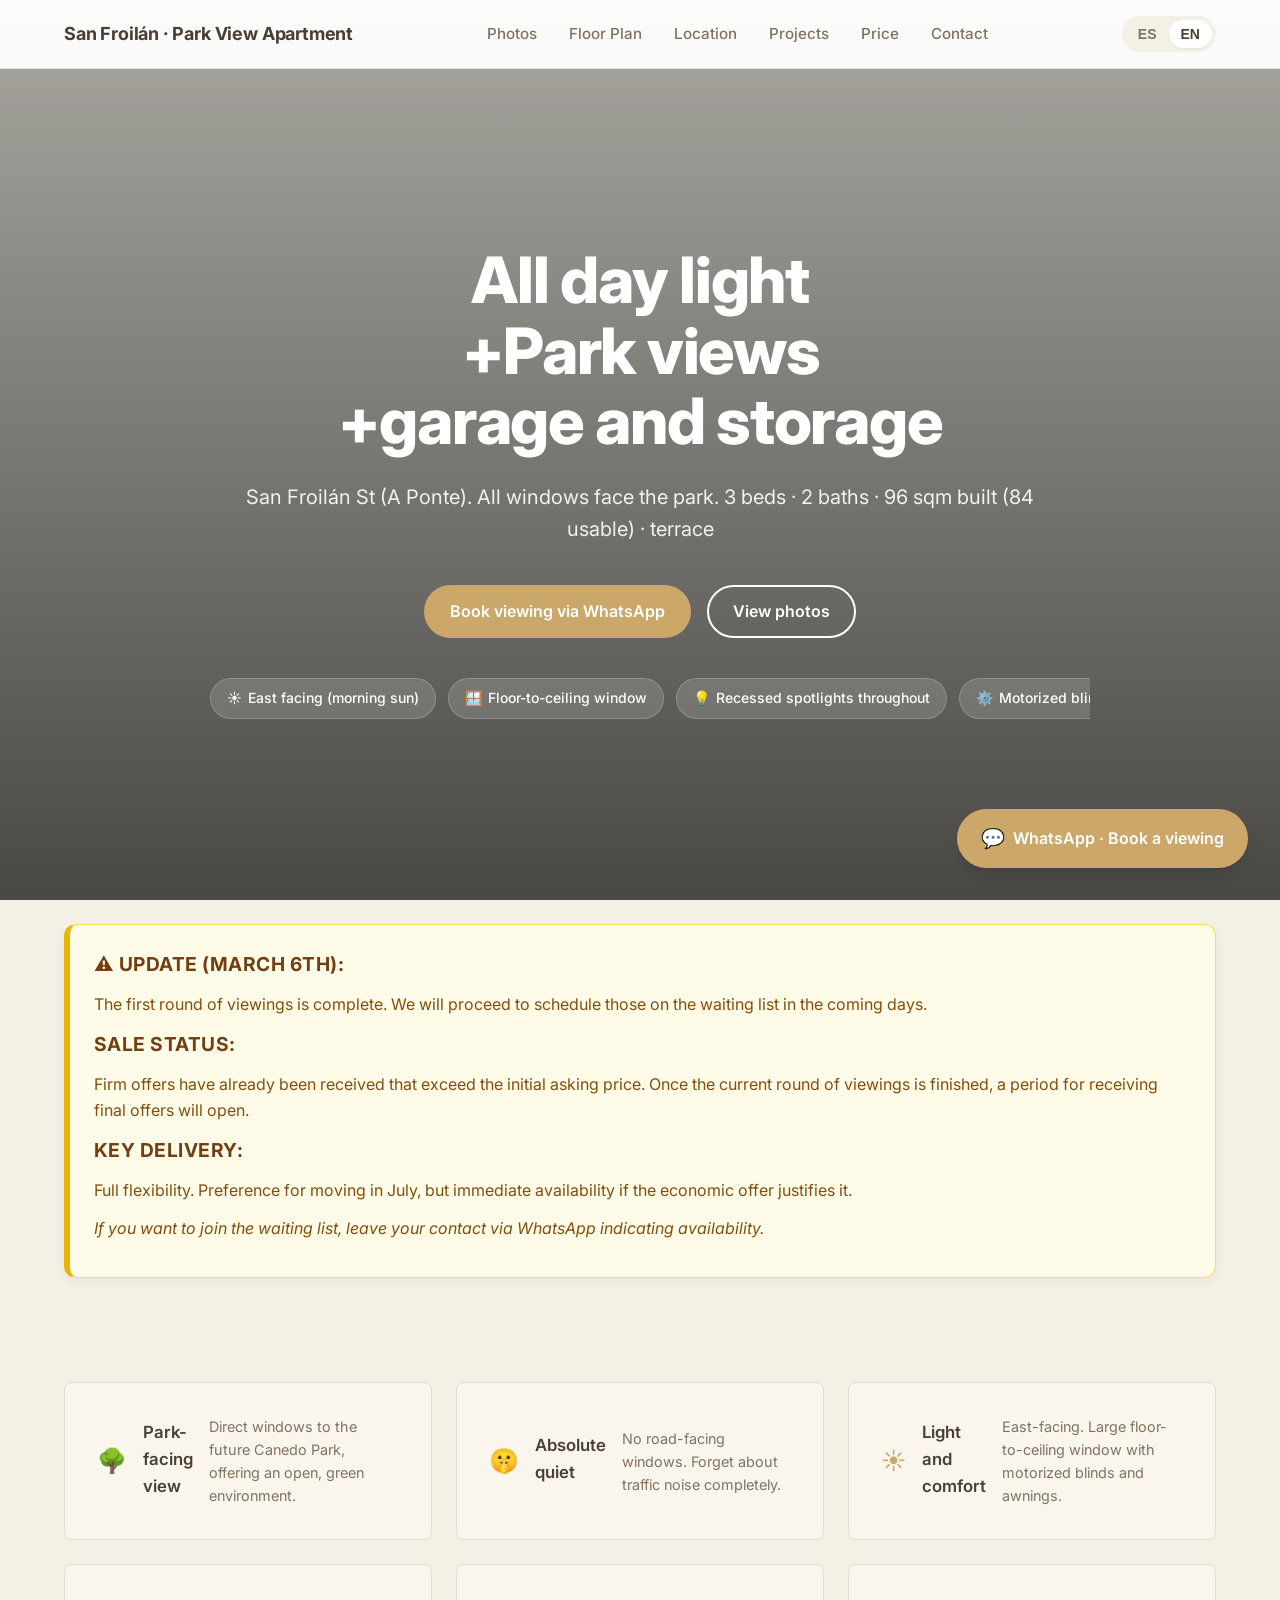
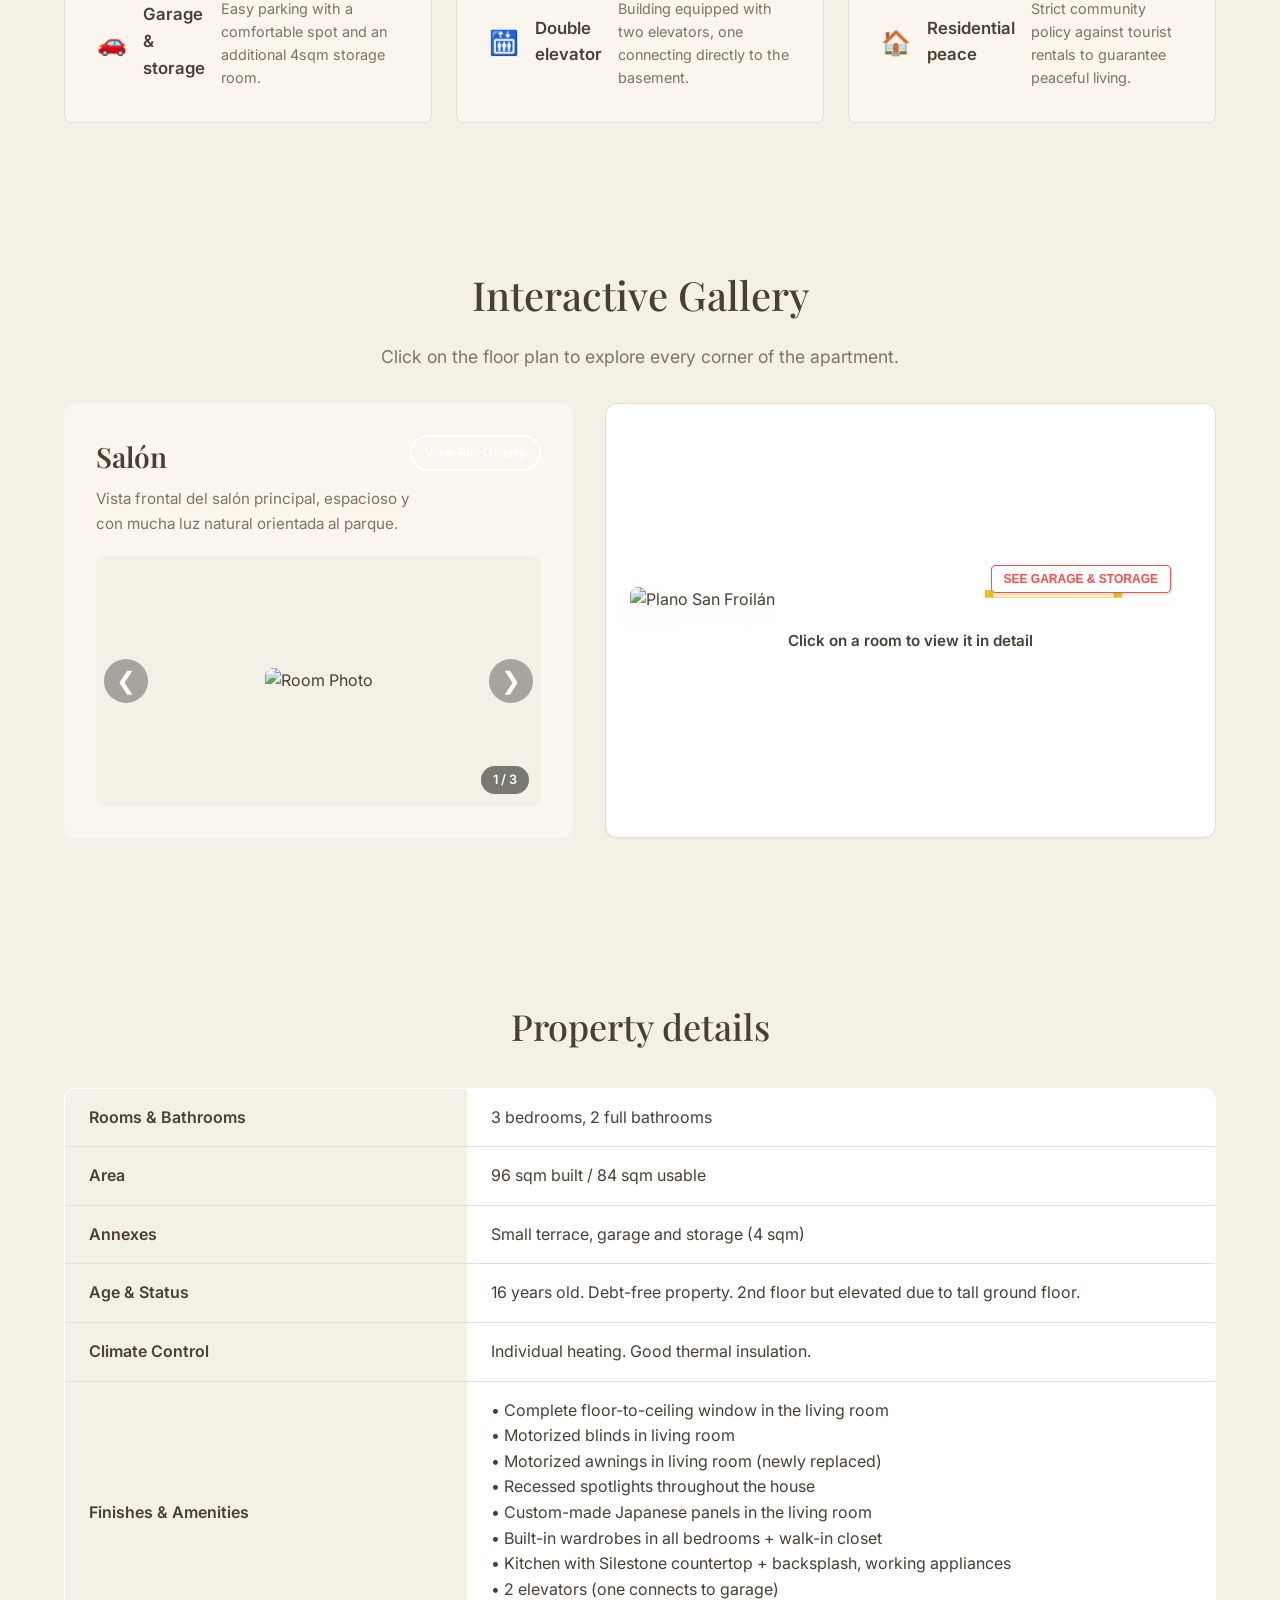
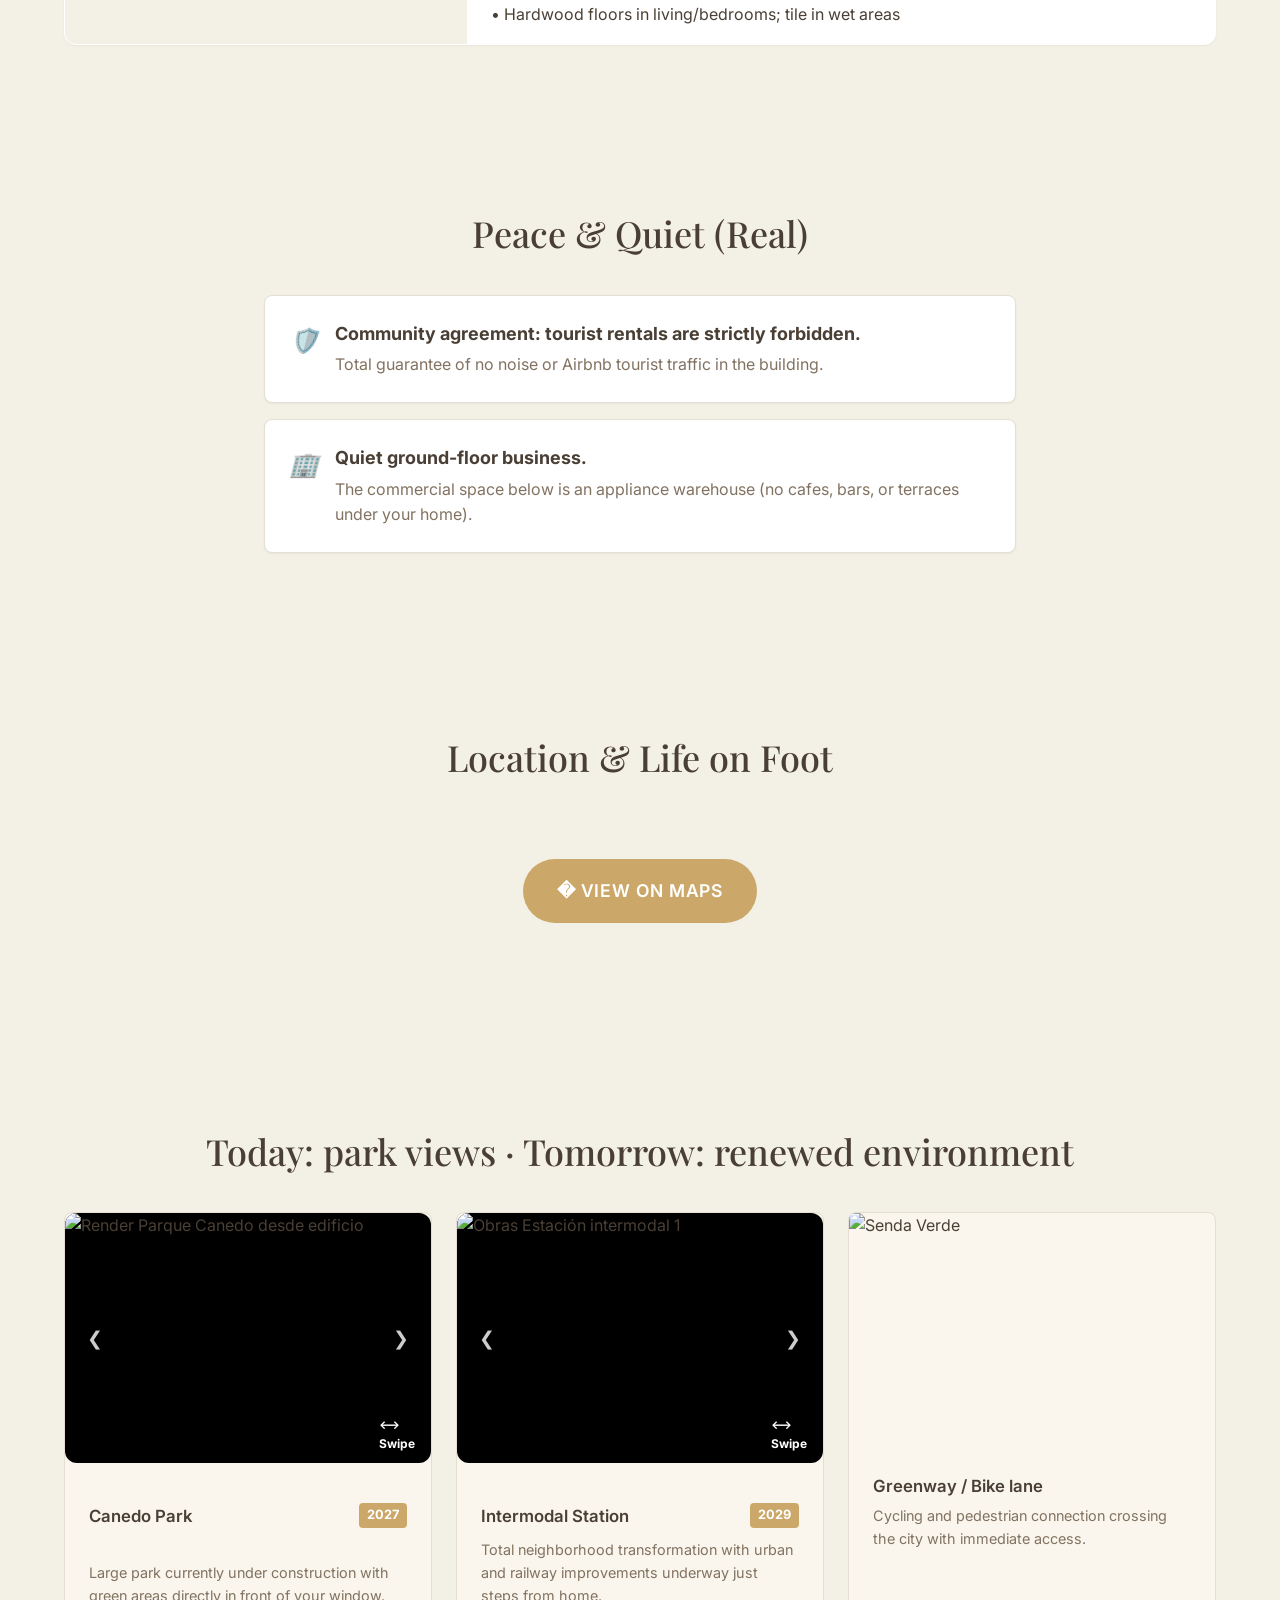
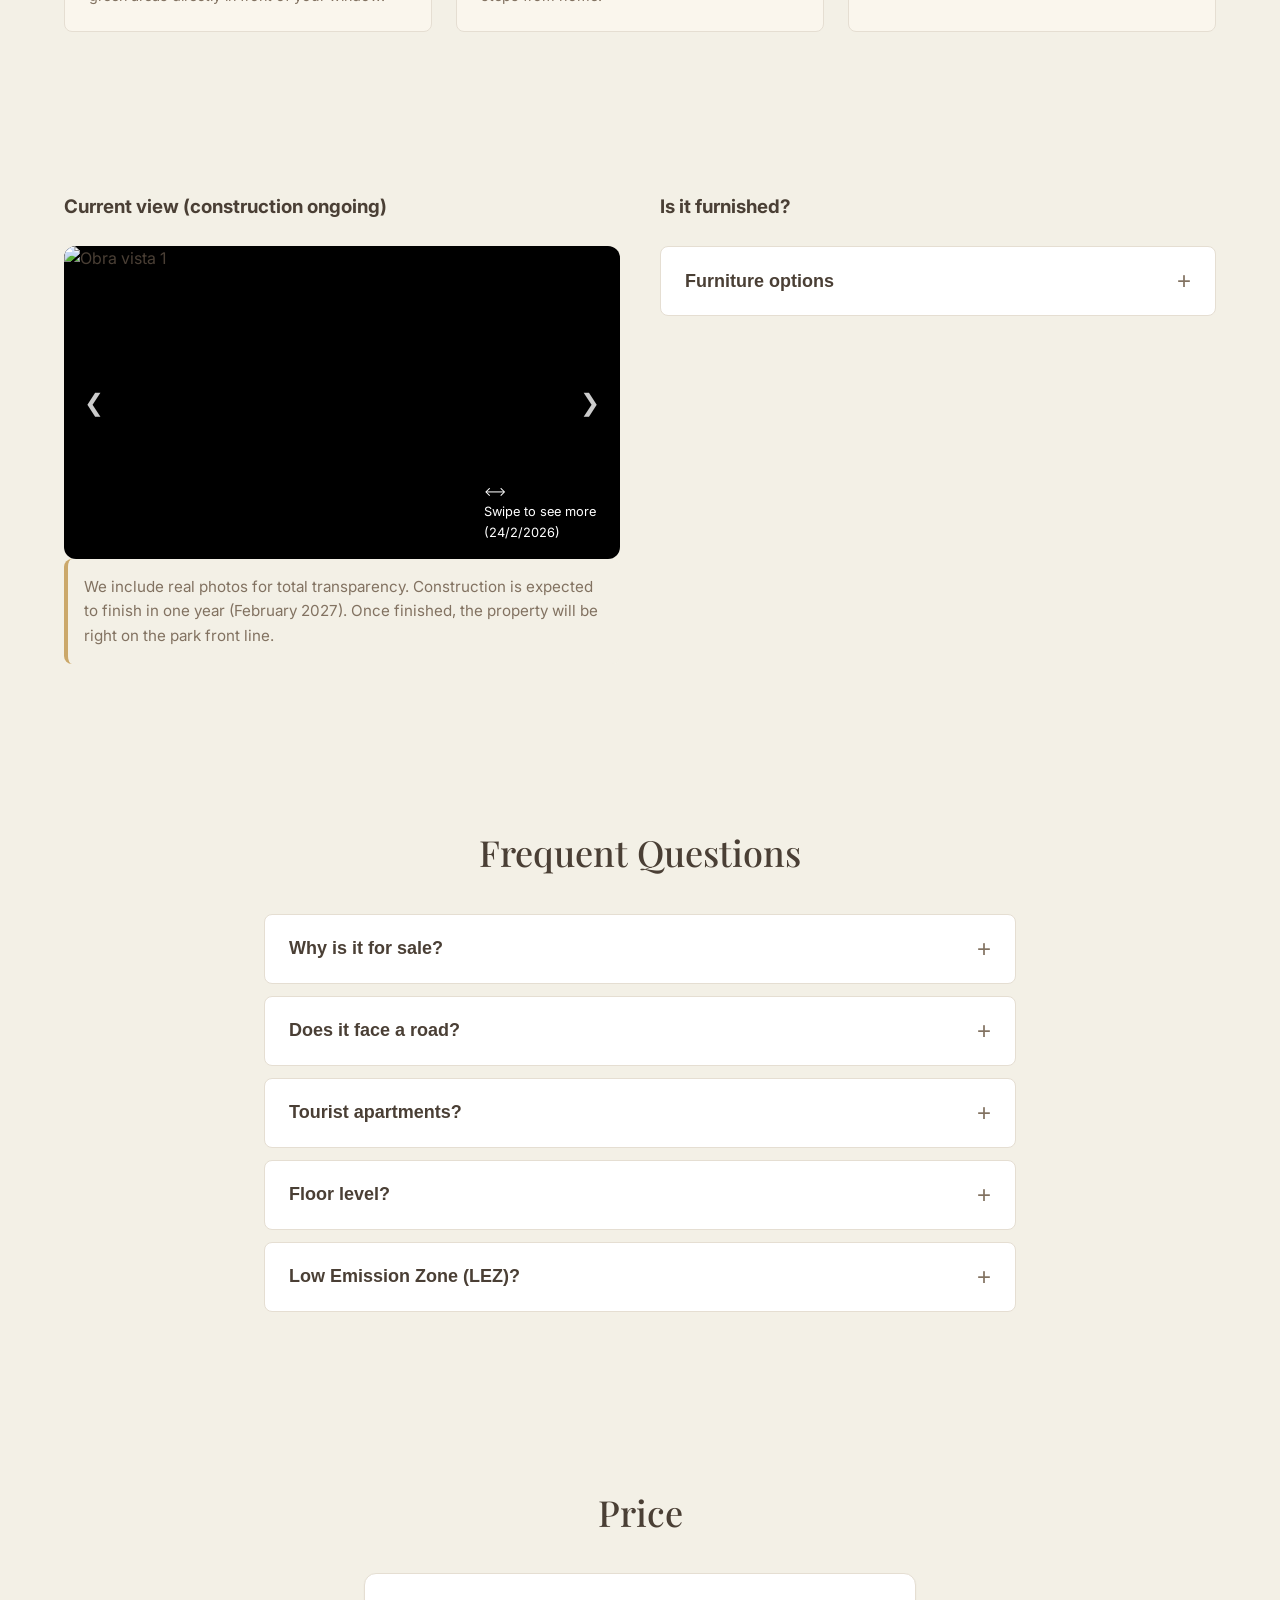
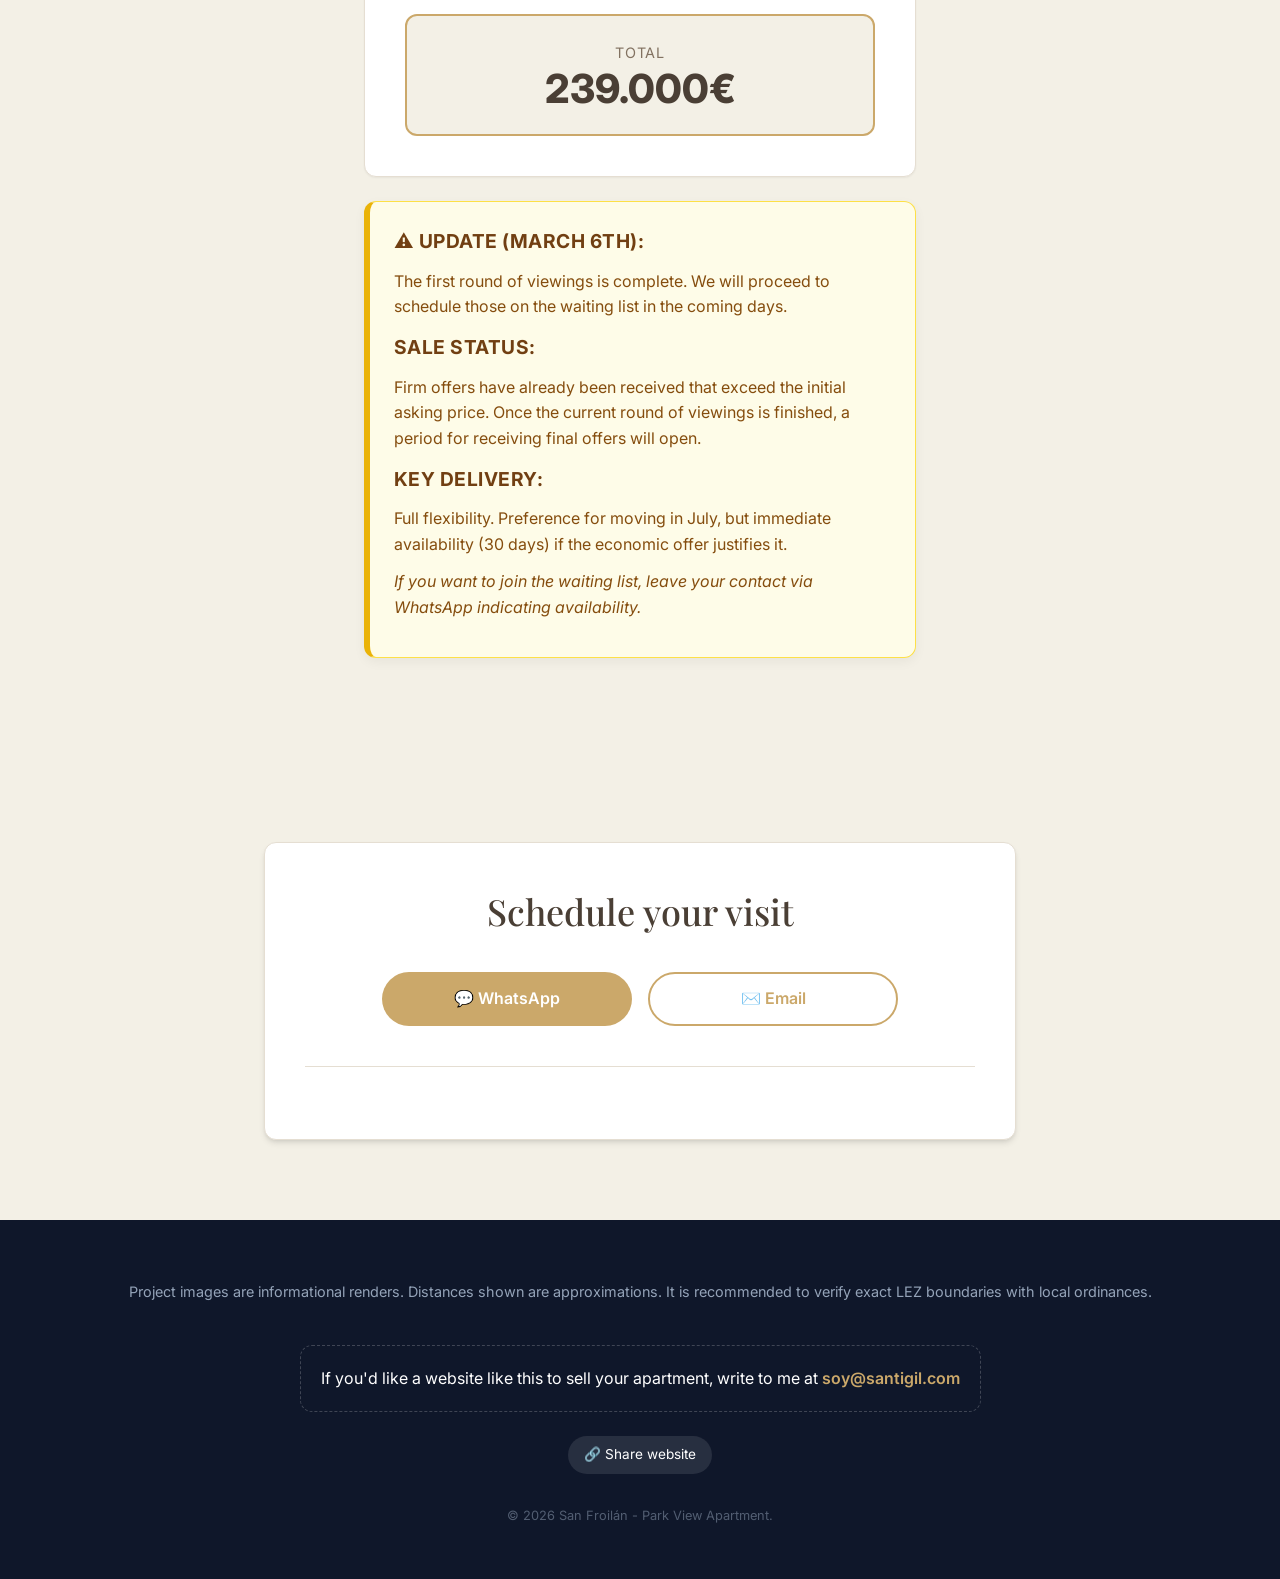
==== index.html @ 5f6656b4 "referencia solaina" ====
<!DOCTYPE html>
<html lang="es">

<head>
    <meta charset="UTF-8">
    <meta name="viewport" content="width=device-width, initial-scale=1.0">
    <title>San Froilán - Park View Apartment</title>
    <!-- Fonts -->
    <link rel="preconnect" href="https://fonts.googleapis.com">
    <link rel="preconnect" href="https://fonts.gstatic.com" crossorigin>
    <link
        href="https://fonts.googleapis.com/css2?family=Inter:wght@400;500;600;700;800&family=Playfair+Display:ital,wght@0,400..900;1,400..900&display=swap"
        rel="stylesheet">
    <link rel="stylesheet" href="style.css">
    <style>
        /* Force Carousel Layout */
        .project-carousel-wrapper {
            position: relative;
            width: 100%;
            border-radius: 12px;
            overflow: hidden;
            background: transparent;
        }

        .carousel-actual-wrapper {
            aspect-ratio: 16 / 9;
            max-height: 500px;
        }

        .carousel-project-wrapper {
            height: 250px;
        }

        .project-carousel {
            display: flex !important;
            flex-direction: row !important;
            flex-wrap: nowrap !important;
            overflow-x: auto !important;
            scroll-snap-type: x mandatory;
            width: 100%;
            height: 100%;
            scrollbar-width: none;
            -ms-overflow-style: none;
        }

        .project-carousel::-webkit-scrollbar {
            display: none;
        }

        .project-carousel img {
            flex: 0 0 100% !important;
            width: 100% !important;
            height: 100% !important;
            object-fit: cover !important;
            scroll-snap-align: center;
        }
    </style>
    <!--- Simplified icons placeholders using emojis in code for speed/reliability -->
</head>

<body>

    <!-- Navbar -->
    <nav class="navbar">
        <div class="container">
            <div class="logo">San Froilán · Park View Apartment</div>
            <div class="nav-links">
                <a href="galeria.html" data-lang="es">Fotos</a>
                <a href="galeria.html" data-lang="en">Photos</a>
                <a href="#plano" data-lang="es">Plano</a>
                <a href="#plano" data-lang="en">Floor Plan</a>
                <a href="#ubicacion" data-lang="es">Ubicación</a>
                <a href="#ubicacion" data-lang="en">Location</a>
                <a href="#proyectos" data-lang="es">Proyectos</a>
                <a href="#proyectos" data-lang="en">Projects</a>
                <a href="#precio" id="nav-precio-es" data-lang="es">Precio</a>
                <a href="#precio" id="nav-precio-en" data-lang="en">Price</a>
                <a href="#contacto" data-lang="es">Contacto</a>
                <a href="#contacto" data-lang="en">Contact</a>
            </div>
            <div class="lang-toggle">
                <button class="lang-btn active" onclick="setLang('es')">ES</button>
                <button class="lang-btn" onclick="setLang('en')">EN</button>
            </div>
        </div>
    </nav>

    <!-- Floating WhatsApp -->
    <a href="https://wa.me/34661215327" id="wa-flotante" class="floating-whatsapp" target="_blank"> <span
            style="font-size: 1.2rem;">💬</span>
        <span data-lang="es">WhatsApp · Pedir visita</span>
        <span data-lang="en">WhatsApp · Book a viewing</span>
    </a>

    <!-- A) HERO -->
    <section class="hero">
        <div class="container">
            <h1 data-lang="es">Luz todo el día<br>+Vistas al Parque<br>+garaje y bodega</h1>
            <h1 data-lang="en">All day light<br>+Park views<br>+garage and storage</h1>

            <p class="subtitle" data-lang="es">Rúa San Froilán (A Ponte). Todo al parque, nada a la carretera. 3 hab ·
                2 baños · 96 m² construidos (84 útiles) · terraza</p>
            <p class="subtitle" data-lang="en">San Froilán St (A Ponte). All windows face the park. 3 beds · 2 baths ·
                96 sqm built (84 usable) · terrace</p>

            <div class="hero-actions">
                <a href="#contacto" class="btn btn-primary">
                    <span data-lang="es">Pedir visita por WhatsApp</span>
                    <span data-lang="en">Book viewing via WhatsApp</span>
                </a>
                <a href="galeria.html" class="btn btn-outline">
                    <span data-lang="es">Ver fotos</span>
                    <span data-lang="en">View photos</span>
                </a>
            </div>


            <div class="hero-chips">
                <div class="chip">☀️ <span data-lang="es">Orientación Este (sol de mañana)</span><span
                        data-lang="en">East facing (morning sun)</span></div>
                <div class="chip">🪟 <span data-lang="es">Ventanal completo de techo a suelo</span><span
                        data-lang="en">Floor-to-ceiling window</span></div>
                <div class="chip">💡 <span data-lang="es">Iluminación con focos LED en toda la casa</span><span
                        data-lang="en">Recessed spotlights throughout</span></div>
                <div class="chip">⚙️ <span data-lang="es">Persianas y toldos motorizados</span><span
                        data-lang="en">Motorized blinds and awnings</span></div>
                <div class="chip">🌳 <span data-lang="es">Vistas al Parque de Canedo</span><span data-lang="en">Canedo
                        Park views</span></div>
                <div class="chip">🚗 <span data-lang="es">Garaje + bodega (4 m²)</span><span data-lang="en">Garage +
                        storage (4 sqm)</span></div>
                <div class="chip">🛗 <span data-lang="es">2 ascensores (uno baja al garaje)</span><span data-lang="en">2
                        elevators (one to garage)</span></div>
                <div class="chip">🚫 <span data-lang="es">Sin pisos turísticos (acuerdo comunidad)</span><span
                        data-lang="en">No tourist rentals allowed</span></div>
                <div class="chip">📍 <span data-lang="es">Fuera de ZBE Ourense Centro</span><span data-lang="en">Outside
                        Central LEZ</span></div>
                <div class="chip">🚪 <span data-lang="es">Armarios empotrados + vestidor</span><span
                        data-lang="en">Built-in wardrobes + walk-in</span></div>
                <div class="chip">🌡️ <span data-lang="es">Calefacción individual</span><span data-lang="en">Individual
                        heating</span></div>
                <div class="chip">✅ <span data-lang="es">Sin cargas</span><span data-lang="en">Debt-free property</span>
                </div>
                <div class="chip">🤝 <span data-lang="es">Vecindario tranquilo y agradable</span><span
                        data-lang="en">Quiet and pleasant neighborhood</span></div>
            </div>
        </div>
    </section>

    <!-- Notice below Hero -->
    <div class="container" style="margin-top: 20px; margin-bottom: 20px; position: relative; z-index: 20;">
        <div class="important-notice" data-lang="es">
            <strong>⚠️ ACTUALIZACIÓN (6 de marzo):</strong>
            <p>La primera ronda de visitas está completa. Procederemos a citar a los pendientes en los próximos días.
            </p>
            <p id="notice-status-es"><strong>ESTADO DE LA VENTA:</strong> Ya se han recibido ofertas en firme que
                superan el precio inicial de
                salida. Una vez terminada la ronda actual de visitas, se abrirá un plazo para recibir ofertas finales.
            </p>
            <p><strong>ENTREGA DE LLAVES:</strong> Flexibilidad total. Preferencia por mudanza en julio, pero
                disponibilidad anterior si la oferta económica lo justifica.</p>
            <p><i>Si quieres entrar en la lista de espera, deja tu contacto por WhatsApp indicando disponibilidad.</i>
            </p>
        </div>
        <div class="important-notice" data-lang="en">
            <strong>⚠️ UPDATE (March 6th):</strong>
            <p>The first round of viewings is complete. We will proceed to schedule those on the waiting list in the
                coming days.</p>
            <p id="notice-status-en"><strong>SALE STATUS:</strong> Firm offers have already been received that exceed
                the initial asking
                price. Once the current round of viewings is finished, a period for receiving final offers will open.
            </p>
            <p><strong>KEY DELIVERY:</strong> Full flexibility. Preference for moving in July, but immediate
                availability if the economic offer justifies it.</p>
            <p><i>If you want to join the waiting list, leave your contact via WhatsApp indicating availability.</i></p>
        </div>
    </div>

    <!-- B) TOP 6 HIGHLIGHTS -->
    <section class="section section-bg-light">
        <div class="container">
            <div class="grid-3">
                <!-- Highlight 1 -->
                <div class="highlight-card">
                    <div class="highlight-icon">🌳</div>
                    <h3 data-lang="es">Vistas al parque</h3>
                    <h3 data-lang="en">Park-facing view</h3>
                    <p data-lang="es">Ventanas directas al futuro Parque de Canedo, ofreciendo un entorno verde y
                        abierto.</p>
                    <p data-lang="en">Direct windows to the future Canedo Park, offering an open, green environment.</p>
                </div>
                <!-- Highlight 2 -->
                <div class="highlight-card">
                    <div class="highlight-icon">🤫</div>
                    <h3 data-lang="es">Tranquilidad absoluta</h3>
                    <h3 data-lang="en">Absolute quiet</h3>
                    <p data-lang="es">Ninguna ventana da a la carretera. Olvídate del ruido del tráfico.</p>
                    <p data-lang="en">No road-facing windows. Forget about traffic noise completely.</p>
                </div>
                <!-- Highlight 3 -->
                <div class="highlight-card">
                    <div class="highlight-icon">☀️</div>
                    <h3 data-lang="es">Luz y comodidad</h3>
                    <h3 data-lang="en">Light and comfort</h3>
                    <p data-lang="es">Orientación Este. Gran ventanal de techo a suelo con persianas y toldos
                        motorizados.</p>
                    <p data-lang="en">East-facing. Large floor-to-ceiling window with motorized blinds and awnings.</p>
                </div>
                <!-- Highlight 4 -->
                <div class="highlight-card">
                    <div class="highlight-icon">🚗</div>
                    <h3 data-lang="es">Garaje y bodega</h3>
                    <h3 data-lang="en">Garage & storage</h3>
                    <p data-lang="es">Aparcamiento fácil con plaza cómoda y trastero adicional de 4m² incluidos.</p>
                    <p data-lang="en">Easy parking with a comfortable spot and an additional 4sqm storage room.</p>
                </div>
                <!-- Highlight 5 -->
                <div class="highlight-card">
                    <div class="highlight-icon">🛗</div>
                    <h3 data-lang="es">Doble ascensor</h3>
                    <h3 data-lang="en">Double elevator</h3>
                    <p data-lang="es">Edificio equipado con dos ascensores, uno de ellos con bajada directa al garaje.
                    </p>
                    <p data-lang="en">Building equipped with two elevators, one connecting directly to the basement.</p>
                </div>
                <!-- Highlight 6 -->
                <div class="highlight-card">
                    <div class="highlight-icon">🏠</div>
                    <h3 data-lang="es">Comunidad residencial</h3>
                    <h3 data-lang="en">Residential peace</h3>
                    <p data-lang="es">Normativa firme contra alquileres turísticos para garantizar el descanso.</p>
                    <p data-lang="en">Strict community policy against tourist rentals to guarantee peaceful living.</p>
                </div>
            </div>
        </div>
    </section>



    <!-- D) FLOOR PLAN -->
    <section id="plano" class="section section-bg-light" style="padding-top: 60px;">
        <div class="container">
            <!-- Center Aligned Title Matches Reference Image -->
            <div style="text-align: center; margin-bottom: 2rem;">
                <h2 class="section-title" data-lang="es"
                    style="margin-bottom: 1rem; font-family: 'Playfair Display', serif; font-size: 2.5rem; font-weight: 500;">
                    Galería Interactiva</h2>
                <h2 class="section-title" data-lang="en"
                    style="margin-bottom: 1rem; font-family: 'Playfair Display', serif; font-size: 2.5rem; font-weight: 500;">
                    Interactive Gallery</h2>
                <p data-lang="es"
                    style="color: var(--text-muted); font-size: 1.1rem; max-width: 600px; margin: 0 auto;">Haz clic en
                    el plano para explorar cada rincón de la vivienda.</p>
                <p data-lang="en"
                    style="color: var(--text-muted); font-size: 1.1rem; max-width: 600px; margin: 0 auto;">Click on the
                    floor plan to explore every corner of the apartment.</p>
            </div>



            <div class="floorplan-container interactive-mode">

                <!-- 1. Interactive Photo Carousel (Moved to the LEFT) -->
                <div class="carousel-side-panel"
                    style="background: var(--bg-white); padding: 32px; border-radius: 12px; display: flex; flex-direction: column; border: 1px solid var(--border-light); box-shadow: var(--shadow-sm);">

                    <div
                        style="margin-bottom: 20px; display: flex; justify-content: space-between; align-items: flex-start;">
                        <div>
                            <h3 id="carousel-title"
                                style="font-family: 'Playfair Display', serif; font-size: 1.75rem; color: var(--text-main); margin: 0 0 8px 0; font-weight: 600;">
                                Salón</h3>
                            <p id="carousel-desc" style="color: var(--text-muted); font-size: 0.95rem; margin: 0;">Vista
                                frontal del salón, espacioso y con mucha luz.</p>
                        </div>
                        <a href="galeria.html" class="btn btn-outline"
                            style="padding: 6px 12px; font-size: 0.8rem; white-space: nowrap;">
                            <span data-lang="es">Ver Galería Completa</span>
                            <span data-lang="en">View Full Gallery</span>
                        </a>
                    </div>

                    <!-- Carousel Container -->
                    <div id="carousel-viewport"
                        style="position: relative; flex-grow: 1; min-height: 250px; display: flex; align-items: center; justify-content: center; background: var(--bg-light); border-radius: 8px; overflow: hidden;">

                        <img id="carousel-image" src="https://i.postimg.cc/ncb35TfP/salon1.jpg" alt="Room Photo"
                            style="max-width: 100%; max-height: 350px; object-fit: contain; border-radius: 8px; transition: opacity 0.2s ease;">

                        <!-- Custom Arrows to match style -->
                        <button onclick="prevCarouselImage()" class="carousel-arrow left-arrow">❮</button>
                        <button onclick="nextCarouselImage()" class="carousel-arrow right-arrow">❯</button>

                        <div id="carousel-counter"
                            style="position: absolute; bottom: 12px; right: 12px; background: rgba(0,0,0,0.5); color: white; padding: 4px 12px; border-radius: 16px; font-size: 0.8rem; font-weight: 600; z-index: 10;">
                            1 / 3</div>
                    </div>
                </div>

                <!-- 2. SVG Interactive Map (Moved to the RIGHT) -->
                <div class="floorplan-visuals"
                    style="position: relative; overflow: hidden; border-radius: 12px; background: var(--bg-white); border: 1px solid var(--border-light); box-shadow: var(--shadow-sm); padding: 24px; display: flex; flex-direction: column; align-items: center; justify-content: center;">

                    <div style="position: relative; width: 100%; max-width: 600px;">
                        <img src="https://i.postimg.cc/bNcYHxG5/plano.jpg" alt="Plano San Froilán"
                            style="width: 100%; display: block; border-radius: 8px; filter: drop-shadow(0 10px 15px rgba(0,0,0,0.05));">

                        <!-- ViewBox mapped roughly to the aspect ratio of the plan -->
                        <svg viewBox="0 0 100 100" preserveAspectRatio="none"
                            style="position: absolute; top:0; left:0; width:100%; height:100%; z-index: 10;"
                            id="floorplan-svg">

                            <!-- Salón -->
                            <polygon points="64,12 87,12 87,41 64,41" class="floor-area active" data-room="living"
                                fill="transparent" stroke="transparent" stroke-width="0.3" />
                            <!-- Terraza -->
                            <polygon points="89,12 96,12 96,22 89,22" class="floor-area" data-room="terrace"
                                fill="transparent" stroke="transparent" stroke-width="0.3" />
                            <!-- Cocina -->
                            <polygon points="51,12 61,12 61,47 51,47" class="floor-area" data-room="kitchen"
                                fill="transparent" stroke="transparent" stroke-width="0.3" />
                            <!-- Baño 1 (pasillo) -->
                            <polygon points="41,63 48,63 48,81 41,81" class="floor-area" data-room="bath1"
                                fill="transparent" stroke="transparent" stroke-width="0.3" />
                            <!-- Pasillo -->
                            <polygon points="33,51 68,51 68,60 33,60" class="floor-area" data-room="hall"
                                fill="transparent" stroke="transparent" stroke-width="0.3" />
                            <!-- Habitacion 2 -->
                            <polygon points="27,18 37,18 37,48 27,48" class="floor-area" data-room="bed2"
                                fill="transparent" stroke="transparent" stroke-width="0.3" />
                            <!-- Habitacion 3 -->
                            <polygon points="39,18 49,18 49,48 39,48" class="floor-area" data-room="bed3"
                                fill="transparent" stroke="transparent" stroke-width="0.3" />
                            <!-- Dormitorio Principal -->
                            <polygon points="12,18 25,18 25,54 12,54" class="floor-area" data-room="bed1"
                                fill="transparent" stroke="transparent" stroke-width="0.3" />
                            <!-- Baño principal -->
                            <polygon points="32,63 39,63 39,81 32,81" class="floor-area" data-room="bath2"
                                fill="transparent" stroke="transparent" stroke-width="0.3" />
                            <!-- Vestidor -->
                            <polygon points="21,63 30,63 30,81 21,81" class="floor-area" data-room="vestidor"
                                fill="transparent" stroke="transparent" stroke-width="0.3" />
                        </svg>

                        <!-- Extra buttons for Garage and Storage as per reference image -->
                        <div class="floorplan-extra-links"
                            style="position: absolute; right: 20px; bottom: 20px; z-index: 15; display: flex; flex-direction: column; gap: 10px;">
                            <button class="floor-button" data-room="garage_storage">
                                <span data-lang="es">VER GARAJE Y BODEGA</span>
                                <span data-lang="en">SEE GARAGE & STORAGE</span>
                            </button>
                        </div>
                    </div>

                    <div
                        style="margin-top: 16px; text-align: center; color: var(--text-main); font-size: 0.95rem; font-weight: 600;">
                        <span data-lang="es">Haz clic en una estancia para verla en detalle</span>
                        <span data-lang="en">Click on a room to view it in detail</span>
                    </div>
                </div>

            </div>
        </div>
    </section>

    <!-- E) PROPERTY DETAILS -->
    <section class="section">
        <div class="container">
            <h2 class="section-title" data-lang="es">La vivienda</h2>
            <h2 class="section-title" data-lang="en">Property details</h2>

            <table class="details-table">
                <tbody>
                    <tr>
                        <td>
                            <span data-lang="es">Habitaciones y Baños</span>
                            <span data-lang="en">Rooms & Bathrooms</span>
                        </td>
                        <td>
                            <span data-lang="es">3 habitaciones, 2 baños completos</span>
                            <span data-lang="en">3 bedrooms, 2 full bathrooms</span>
                        </td>
                    </tr>
                    <tr>
                        <td>
                            <span data-lang="es">Superficie</span>
                            <span data-lang="en">Area</span>
                        </td>
                        <td>
                            <span data-lang="es">96 m² construidos / 84 m² útiles</span>
                            <span data-lang="en">96 sqm built / 84 sqm usable</span>
                        </td>
                    </tr>
                    <tr>
                        <td>
                            <span data-lang="es">Anejos</span>
                            <span data-lang="en">Annexes</span>
                        </td>
                        <td>
                            <span data-lang="es">Pequeña terraza, garaje y bodega (4 m²)</span>
                            <span data-lang="en">Small terrace, garage and storage (4 sqm)</span>
                        </td>
                    </tr>
                    <tr>
                        <td>
                            <span data-lang="es">Antigüedad y Estado</span>
                            <span data-lang="en">Age & Status</span>
                        </td>
                        <td>
                            <span data-lang="es">16 años. Sin cargas (libre de deudas). Planta 2ª con altura equivalente
                                superior (bajo de gran altura).</span>
                            <span data-lang="en">16 years old. Debt-free property. 2nd floor but elevated due to tall
                                ground floor.</span>
                        </td>
                    </tr>
                    <tr>
                        <td>
                            <span data-lang="es">Climatización</span>
                            <span data-lang="en">Climate Control</span>
                        </td>
                        <td>
                            <span data-lang="es">Calefacción individual. Buen aislamiento térmico.</span>
                            <span data-lang="en">Individual heating. Good thermal insulation.</span>
                        </td>
                    </tr>
                    <tr>
                        <td>
                            <span data-lang="es">Acabados e Instalaciones</span>
                            <span data-lang="en">Finishes & Amenities</span>
                        </td>
                        <td>
                            <span data-lang="es">
                                • Ventanal de arriba a abajo completo en el salón<br>
                                • Persianas motorizadas en salón<br>
                                • Toldos motorizados en el salón (recién cambiados)<br>
                                • Iluminación con focos LED en toda la casa<br>
                                • Panel japonés a medida en el salón<br>
                                • Armarios empotrados en todas las habitaciones + vestidor<br>
                                • Cocina con encimera y frontal de Silestone, electrodomésticos funcionando<br>
                                • 2 ascensores (uno conecta con garaje)<br>
                                • Parquet en habitaciones/salón; gres en baños/cocina
                            </span>
                            <span data-lang="en">
                                • Complete floor-to-ceiling window in the living room<br>
                                • Motorized blinds in living room<br>
                                • Motorized awnings in living room (newly replaced)<br>
                                • Recessed spotlights throughout the house<br>
                                • Custom-made Japanese panels in the living room<br>
                                • Built-in wardrobes in all bedrooms + walk-in closet<br>
                                • Kitchen with Silestone countertop + backsplash, working appliances<br>
                                • 2 elevators (one connects to garage)<br>
                                • Hardwood floors in living/bedrooms; tile in wet areas
                            </span>
                        </td>
                    </tr>
                </tbody>
            </table>
        </div>
    </section>

    <!-- F) PEACE & QUIET -->
    <section class="section section-bg-light">
        <div class="container" style="max-width: 800px;">
            <h2 class="section-title" data-lang="es">Tranquilidad (de la de verdad)</h2>
            <h2 class="section-title" data-lang="en">Peace & Quiet (Real)</h2>

            <div class="peace-card">
                <i>🛡️</i>
                <div>
                    <h4 data-lang="es">Comunidad con acuerdo unánime: no se permiten pisos turísticos.</h4>
                    <h4 data-lang="en">Community agreement: tourist rentals are strictly forbidden.</h4>
                    <p data-lang="es">Garantía total de no tener ruidos ni tránsito de turistas de Airbnb en el
                        edificio.</p>
                    <p data-lang="en">Total guarantee of no noise or Airbnb tourist traffic in the building.</p>
                </div>
            </div>

            <div class="peace-card">
                <i>🏢</i>
                <div>
                    <h4 data-lang="es">Bajo comercial silencioso.</h4>
                    <h4 data-lang="en">Quiet ground-floor business.</h4>
                    <p data-lang="es">El local inferior es un almacén (sin cafeterías ni terrazas
                        molestas bajo tu casa).</p>
                    <p data-lang="en">The commercial space below is an appliance warehouse (no cafes, bars, or terraces
                        under your home).</p>
                </div>
            </div>
        </div>
    </section>

    <!-- G) LOCATION & LIFE ON FOOT -->
    <section id="ubicacion" class="section">
        <div class="container">
            <h2 class="section-title" data-lang="es">Ubicación y vida a pie</h2>
            <h2 class="section-title" data-lang="en">Location & Life on Foot</h2>

            <div style="text-align: center; padding: 40px 0;">
                <a href="https://maps.app.goo.gl/hbGoXKNRDntpfqcz5" target="_blank" class="btn btn-primary"
                    style="padding: 16px 32px; font-size: 1.1rem; letter-spacing: 0.05em;">
                    <span data-lang="es">� VER EN MAPS</span>
                    <span data-lang="en">� VIEW ON MAPS</span>
                </a>
            </div>
        </div>
    </section>

    <!-- H) PROJECTS -->
    <section id="proyectos" class="section section-bg-light">
        <div class="container">
            <h2 class="section-title">
                <span data-lang="es">Hoy: vistas al parque · Mañana: entorno renovado</span>
                <span data-lang="en">Today: park views · Tomorrow: renewed environment</span>
            </h2>

            <div class="grid-3">
                <!-- Parque Canedo Project -->
                <div class="highlight-card project-card"
                    style="padding: 0; overflow: hidden; display: flex; flex-direction: column;">

                    <!-- CSS Scroll Snap Carousel -->
                    <div class="project-carousel-wrapper carousel-project-wrapper">
                        <div class="project-carousel" id="carousel-park">
                            <img src="https://estaticos-cdn.prensaiberica.es/clip/aeb6fe5d-fe98-40be-9919-a77d01a1873a_alta-libre-aspect-ratio_default_0.jpg"
                                alt="Render Parque Canedo desde edificio" style="object-position: center bottom;">
                            <img src="https://i.postimg.cc/4NkWMwRz/parquecanedo1.jpg"
                                alt="Parque Canedo con piso señalado">
                            <img src="https://i.postimg.cc/7Y8KcXr3/parquecanedo2.jpg" alt="Parque Canedo entorno">
                        </div>
                        <!-- Navigation Arrows -->
                        <button onclick="scrollCarousel('carousel-park', -1)" class="carousel-arrow left-arrow"
                            style="color: white; padding: 10px; font-size: 1.2rem;">❮</button>
                        <button onclick="scrollCarousel('carousel-park', 1)" class="carousel-arrow right-arrow"
                            style="color: white; padding: 10px; font-size: 1.2rem;">❯</button>

                        <div
                            style="position: absolute; bottom: 8px; right: 8px; background: rgba(0,0,0,0.6); color: white; padding: 2px 8px; border-radius: 12px; font-size: 0.75rem; font-weight: bold; pointer-events: none; z-index: 10;">
                            ⟷ <span data-lang="es">Desliza</span><span data-lang="en">Swipe</span>
                        </div>
                    </div>

                    <div style="padding: 24px; flex-grow: 1; display: flex; flex-direction: column;">
                        <div
                            style="display: flex; justify-content: space-between; align-items: flex-start; margin-bottom: 8px;">
                            <h3 data-lang="es" style="margin: 0;">Parque Canedo</h3>
                            <h3 data-lang="en" style="margin: 0;">Canedo Park</h3>
                            <span
                                style="background: var(--primary); color: white; padding: 2px 8px; border-radius: 4px; font-size: 0.8rem; font-weight: bold;">2027</span>
                        </div>
                        <p data-lang="es" style="margin-top: auto;">Gran parque en ejecución con zonas verdes y
                            equipamientos directamente frente a tu ventana.</p>
                        <p data-lang="en" style="margin-top: auto;">Large park currently under construction with green
                            areas directly in front of your window.</p>
                    </div>
                </div>

                <!-- Intermodal Project -->
                <div class="highlight-card project-card"
                    style="padding: 0; overflow: hidden; display: flex; flex-direction: column;">

                    <!-- CSS Scroll Snap Carousel -->
                    <div class="project-carousel-wrapper carousel-project-wrapper">
                        <div class="project-carousel" id="carousel-station">
                            <img src="https://i.postimg.cc/ZYyfV22y/estacion-barrio1.jpg"
                                alt="Obras Estación intermodal 1">
                            <img src="https://i.postimg.cc/7PTBmdd2/estacion-barrio2.jpg"
                                alt="Obras Estación intermodal 2">
                        </div>
                        <!-- Navigation Arrows -->
                        <button onclick="scrollCarousel('carousel-station', -1)" class="carousel-arrow left-arrow"
                            style="color: white; padding: 10px; font-size: 1.2rem;">❮</button>
                        <button onclick="scrollCarousel('carousel-station', 1)" class="carousel-arrow right-arrow"
                            style="color: white; padding: 10px; font-size: 1.2rem;">❯</button>

                        <div
                            style="position: absolute; bottom: 8px; right: 8px; background: rgba(0,0,0,0.6); color: white; padding: 2px 8px; border-radius: 12px; font-size: 0.75rem; font-weight: bold; pointer-events: none; z-index: 10;">
                            ⟷ <span data-lang="es">Desliza</span><span data-lang="en">Swipe</span>
                        </div>
                    </div>

                    <div style="padding: 24px; flex-grow: 1; display: flex; flex-direction: column;">
                        <div
                            style="display: flex; justify-content: space-between; align-items: flex-start; margin-bottom: 8px;">
                            <h3 data-lang="es" style="margin: 0;">Estación Intermodal</h3>
                            <h3 data-lang="en" style="margin: 0;">Intermodal Station</h3>
                            <span
                                style="background: var(--primary); color: white; padding: 2px 8px; border-radius: 4px; font-size: 0.8rem; font-weight: bold;">2029</span>
                        </div>
                        <p data-lang="es" style="margin-top: auto;">Transformación total del barrio con mejoras urbanas
                            y ferroviarias en marcha a un paso de casa.</p>
                        <p data-lang="en" style="margin-top: auto;">Total neighborhood transformation with urban and
                            railway improvements underway just steps from home.</p>
                    </div>
                </div>

                <div class="highlight-card"
                    style="padding: 0; overflow: hidden; display: flex; flex-direction: column;">
                    <img src="https://estaticos-cdn.prensaiberica.es/clip/5e6b37a1-9256-4036-8a0d-d988b28dd5de_16-9-aspect-ratio_default_0.jpg"
                        alt="Senda Verde"
                        style="width:100%; height: 220px; object-fit: cover; object-position: center bottom;">
                    <div style="padding: 24px; flex-grow: 1; display: flex; flex-direction: column;">
                        <h3 data-lang="es">Senda verde / Carril bici</h3>
                        <h3 data-lang="en">Greenway / Bike lane</h3>
                        <p data-lang="es">Conexión ciclable y peatonal que atraviesa la ciudad con acceso inmediato.</p>
                        <p data-lang="en">Cycling and pedestrian connection crossing the city with immediate access.</p>
                    </div>
                </div>
            </div>
        </div>
    </section>

    <!-- I) TRANSPARENCY & J) FURNISHED -->
    <section class="section">
        <div class="container">
            <div class="grid-2">
                <!-- Transparency: Current view -->
                <div>
                    <h3 style="font-weight: 700; margin-bottom: 24px;">
                        <span data-lang="es">Vista actual (obras en curso)</span>
                        <span data-lang="en">Current view (construction ongoing)</span>
                    </h3>

                    <div class="project-carousel-wrapper carousel-actual-wrapper">
                        <div class="project-carousel" id="carousel-actual">
                            <img src="https://i.postimg.cc/WzrXzqgq/actual1.jpg" alt="Obra vista 1">
                            <img src="https://i.postimg.cc/VvMDv0nC/actual2.jpg" alt="Obra vista 2">
                            <img src="https://i.postimg.cc/PJZ2JvYZ/actual3.jpg" alt="Obra vista 3">
                        </div>
                        <!-- Navigation Arrows -->
                        <button onclick="scrollCarousel('carousel-actual', -1)" class="carousel-arrow left-arrow"
                            style="color: white; padding: 15px; font-size: 1.5rem;">❮</button>
                        <button onclick="scrollCarousel('carousel-actual', 1)" class="carousel-arrow right-arrow"
                            style="color: white; padding: 15px; font-size: 1.5rem;">❯</button>

                        <div
                            style="position: absolute; bottom: 12px; right: 12px; background: rgba(0,0,0,0.6); color: white; padding: 4px 12px; border-radius: 4px; font-size: 0.8rem; z-index: 10;">
                            ⟷ <span data-lang="es">Desliza para ver más</span><span data-lang="en">Swipe to see
                                more</span> (24/2/2026)
                        </div>
                    </div>

                    <div
                        style="background: var(--bg-light); padding: 16px; border-radius: 8px; border-left: 4px solid var(--primary);">
                        <p style="font-size: 0.95rem; color: var(--text-muted);">
                            <span data-lang="es">Incluimos imágenes reales para total transparencia. Se estima que las
                                obras finalicen en un año (febrero 2027). Una vez finalizado, la vivienda quedará en
                                primera línea del parque (ver render "Mañana").</span>
                            <span data-lang="en">We include real photos for total transparency. Construction is expected
                                to finish in one year (February 2027). Once finished, the property will be right on the
                                park front line.</span>
                        </p>
                    </div>
                </div>

                <!-- Furnished Option / Accordion -->
                <div>
                    <h3 style="font-weight: 700; margin-bottom: 24px;">
                        <span data-lang="es">¿Se entrega amueblado?</span>
                        <span data-lang="en">Is it furnished?</span>
                    </h3>

                    <div class="accordion-item">
                        <button class="accordion-header" onclick="this.parentElement.classList.toggle('active')">
                            <span data-lang="es">Opciones de mobiliario</span>
                            <span data-lang="en">Furniture options</span>
                        </button>
                        <div class="accordion-content">
                            <p style="margin-top: 12px; font-weight: 600;">
                                <span data-lang="es">Posibilidad de entregarse amueblado a convenir (ideal para entrar a
                                    vivir desde el primer día).</span>
                                <span data-lang="en">Possibility of being delivered furnished by arrangement (ideal to
                                    move in from day one).</span>
                            </p>
                            <p style="margin-top: 8px; font-size: 0.9rem; font-style: italic;">
                                <span data-lang="es">Nota: Inventario detallado a acordar durante la
                                    visita/negociación.</span>
                                <span data-lang="en">Note: Detailed inventory to be agreed upon during
                                    visit/negotiation.</span>
                            </p>
                        </div>
                    </div>
                </div>
            </div>
        </div>
    </section>

    <!-- K) FAQ -->
    <section class="section section-bg-light">
        <div class="container" style="max-width: 800px;">
            <h2 class="section-title" data-lang="es">Preguntas Frecuentes</h2>
            <h2 class="section-title" data-lang="en">Frequent Questions</h2>

            <div class="accordion-item">
                <button class="accordion-header" onclick="this.parentElement.classList.toggle('active')">
                    <span data-lang="es">¿Por qué se vende?</span>
                    <span data-lang="en">Why is it for sale?</span>
                </button>
                <div class="accordion-content">
                    <p style="margin-top: 12px;">
                        <span data-lang="es">Los propietarios actuales son una familia de cinco que necesita una
                            vivienda más grande. Les encanta el piso y la zona, pero se les ha quedado pequeño.</span>
                        <span data-lang="en">The current owners are a family of five who need a larger home. They love
                            the apartment and the area, but have outgrown it.</span>
                    </p>
                </div>
            </div>

            <div class="accordion-item">
                <button class="accordion-header" onclick="this.parentElement.classList.toggle('active')">
                    <span data-lang="es">¿Da a la carretera?</span>
                    <span data-lang="en">Does it face a road?</span>
                </button>
                <div class="accordion-content">
                    <p style="margin-top: 12px;">
                        <span data-lang="es">No. Ninguna de las ventanas da a la calle por donde circulan coches. Todas
                            las ventanas exteriores miran hacia el futuro parque o a patio.</span>
                        <span data-lang="en">No. None of the windows face a road with traffic. All exterior windows look
                            towards the future park or interior patio.</span>
                    </p>
                </div>
            </div>

            <div class="accordion-item">
                <button class="accordion-header" onclick="this.parentElement.classList.toggle('active')">
                    <span data-lang="es">¿Pisos turísticos?</span>
                    <span data-lang="en">Tourist apartments?</span>
                </button>
                <div class="accordion-content">
                    <p style="margin-top: 12px;">
                        <span data-lang="es">No. La comunidad de vecinos ha aprobado una normativa estricta que prohíbe
                            el alquiler turístico, garantizando la tranquilidad del edificio.</span>
                        <span data-lang="en">No. The community has approved a strict policy forbidding tourist rentals,
                            ensuring a peaceful residential building.</span>
                    </p>
                </div>
            </div>

            <div class="accordion-item">
                <button class="accordion-header" onclick="this.parentElement.classList.toggle('active')">
                    <span data-lang="es">¿Altura?</span>
                    <span data-lang="en">Floor level?</span>
                </button>
                <div class="accordion-content">
                    <p style="margin-top: 12px;">
                        <span data-lang="es">Es registralmente una 2ª planta, pero tiene una altura equivalente
                            ligeramente superior gracias a que el bajo comercial es de gran altura.</span>
                        <span data-lang="en">It's a 2nd floor, but feels slightly higher due to the ground floor having
                            very high ceilings.</span>
                    </p>
                </div>
            </div>

            <div class="accordion-item">
                <button class="accordion-header" onclick="this.parentElement.classList.toggle('active')">
                    <span data-lang="es">¿Zona de Bajas Emisiones (ZBE)?</span>
                    <span data-lang="en">Low Emission Zone (LEZ)?</span>
                </button>
                <div class="accordion-content">
                    <p style="margin-top: 12px;">
                        <span data-lang="es">El piso (A Ponte) queda fuera del anillo central de la ZBE de Ourense, por
                            lo que goza de mayor libertad de movilidad. Aconsejamos verificar siempre el perímetro
                            oficial.</span>
                        <span data-lang="en">The apartment (A Ponte district) lies outside the central Ourense LEZ ring,
                            allowing greater mobility. We recommend checking the official boundary maps.</span>
                    </p>
                </div>
            </div>
        </div>
    </section>

    <!-- PRICE SECTION -->
    <section id="precio" class="section section-bg-light">
        <div class="container" style="max-width: 600px;">
            <h2 class="section-title" data-lang="es">Precio</h2>
            <h2 class="section-title" data-lang="en">Price</h2>

            <div class="price-card"
                style="background: var(--bg-white); padding: 40px; border-radius: var(--radius-lg); border: 1px solid var(--border-light); box-shadow: var(--shadow-sm); text-align: center;">

                <div class="price-total"
                    style="background: var(--bg-light); padding: 25px; border-radius: 12px; border: 2px solid var(--primary);">
                    <div
                        style="font-size: 0.9rem; text-transform: uppercase; letter-spacing: 0.05em; color: var(--text-muted); margin-bottom: 5px;">
                        Total</div>
                    <div id="precio-total"
                        style="font-size: 2.5rem; font-weight: 800; color: var(--text-main); line-height: 1;">239.000€
                    </div>
                </div>
            </div>

            <!-- Price Notice -->
            <div class="important-notice" data-lang="es">
                <strong>⚠️ ACTUALIZACIÓN (6 de marzo):</strong>
                <p>La primera ronda de visitas está completa. Procederemos a citar a los pendientes en los próximos
                    días.</p>
                <p id="price-notice-status-es"><strong>ESTADO DE LA VENTA:</strong> Ya se han recibido ofertas en firme
                    que superan el precio
                    inicial de salida. Una vez terminada la ronda actual de visitas, se abrirá un plazo para recibir
                    ofertas finales.</p>
                <p><strong>ENTREGA DE LLAVES:</strong> Flexibilidad total. Preferencia por mudanza en julio, pero
                    disponibilidad inmediata (30 días) si la oferta económica lo justifica.</p>
                <p><i>Si quieres entrar en la lista de espera, deja tu contacto por WhatsApp indicando
                        disponibilidad.</i></p>
            </div>
            <div class="important-notice" data-lang="en">
                <strong>⚠️ UPDATE (March 6th):</strong>
                <p>The first round of viewings is complete. We will proceed to schedule those on the waiting list in the
                    coming days.</p>
                <p id="price-notice-status-en"><strong>SALE STATUS:</strong> Firm offers have already been received that
                    exceed the initial asking
                    price. Once the current round of viewings is finished, a period for receiving final offers will
                    open.</p>
                <p><strong>KEY DELIVERY:</strong> Full flexibility. Preference for moving in July, but immediate
                    availability (30 days) if the economic offer justifies it.</p>
                <p><i>If you want to join the waiting list, leave your contact via WhatsApp indicating availability.</i>
                </p>
            </div>
        </div>
    </section>

    <!-- L) FINAL CTA -->
    <section id="contacto" class="section">
        <div class="container" style="max-width: 800px;">
            <div class="contact-form">
                <h2 class="section-title" style="margin-bottom: 32px;" data-lang="es">Agenda tu visita</h2>
                <h2 class="section-title" style="margin-bottom: 32px;" data-lang="en">Schedule your visit</h2>

                <div style="display: flex; gap: 16px; margin-bottom: 40px; justify-content: center;">
                    <a href="https://wa.me/34000000000" id="wa-contacto" class="btn btn-primary"
                        style="width: 100%; max-width: 250px;" target="_blank">
                        💬 WhatsApp
                    </a>
                    <a href="mailto:soy@santigil.com" id="email-contacto" class="btn btn-outline"
                        style="border-color: var(--primary); color: var(--primary); width: 100%; max-width: 250px;">
                        ✉️ Email
                    </a>
                </div>

                <hr style="border: none; border-top: 1px solid var(--border-light); margin-bottom: 32px;">

            </div>
        </div>
    </section>

    <!-- FOOTER -->
    <footer>
        <div class="container">
            <p data-lang="es">Las imágenes de proyectos son renderizados informativos. Las distancias mostradas son
                aproximaciones. Se
                recomienda verificar los límites exactos de la ZBE con ordenanzas locales.</p>
            <p data-lang="en">Project images are informational renders. Distances shown are approximations. It is
                recommended to verify exact
                LEZ boundaries with local ordinances.</p>

            <!-- Custom message for Santigil.com -->
            <div
                style="margin-top: 30px; padding: 20px; border: 1px dashed rgba(255,255,255,0.2); border-radius: 12px; display: inline-block;">
                <p style="margin: 0; font-size: 1rem; color: white;">
                    <span data-lang="es">Si quieres tener una web como esta para vender tu piso, escríbeme a <a
                            href="mailto:soy@santigil.com"
                            style="color: var(--primary); font-weight: 600;">soy@santigil.com</a></span>
                    <span data-lang="en">If you'd like a website like this to sell your apartment, write to me at <a
                            href="mailto:soy@santigil.com"
                            style="color: var(--primary); font-weight: 600;">soy@santigil.com</a></span>
                </p>
            </div>

            <div style="margin-top: 24px; display: flex; flex-direction: column; align-items: center; gap: 16px;">
                <a href="#"
                    style="background: rgba(255,255,255,0.1); padding: 8px 16px; border-radius: 20px; font-size: 0.85rem; color: white;">
                    <span data-lang="es">🔗 Compartir la web</span>
                    <span data-lang="en">🔗 Share website</span>
                </a>
            </div>

            <p style="margin-top: 32px; font-size: 0.8rem; opacity: 0.5;">
                &copy; 2026 San Froilán - Park View Apartment.
            </p>
        </div>
    </footer>

    <!-- Lightbox Overlay -->
    <div id="lightbox" class="lightbox" onclick="closeLightbox()">
        <span class="lightbox-close">&times;</span>
        <img class="lightbox-content" id="lightbox-img">
        <div id="lightbox-caption"></div>
    </div>

    <script src="script.js"></script>
</body>

</html>
---- style.css ----
:root {
  --primary: #cba86a;
  /* Elegant Gold/Ocher */
  --primary-hover: #b89355;
  --bg-white: #ffffff;
  --bg-light: #f3f0e6;
  /* Elegant Cream */
  --bg-card: #FAF6ED;
  /* Slight off-white for cards */
  --text-main: #4a3f35;
  /* Deep warm brown for main text */
  --text-muted: #827261;
  /* Softer warm brown */
  --border-light: #e5ded2;
  /* Warm border */
  --shadow-sm: 0 1px 2px 0 rgb(0 0 0 / 0.05);
  --shadow-md: 0 4px 6px -1px rgb(0 0 0 / 0.1), 0 2px 4px -2px rgb(0 0 0 / 0.1);
  --shadow-lg: 0 10px 15px -3px rgb(0 0 0 / 0.1), 0 4px 6px -4px rgb(0 0 0 / 0.1);
  --radius-md: 8px;
  --radius-lg: 12px;
  --radius-full: 9999px;
  --transition: all 0.3s ease;
}

* {
  box-sizing: border-box;
  margin: 0;
  padding: 0;
}

html,
body {
  overflow-x: hidden !important;
  max-width: 100% !important;
  width: 100%;
  position: relative;
  font-family: 'Inter', sans-serif;
  color: var(--text-main);
  background-color: var(--bg-light);
  /* Whole body uses the cream color now */
  line-height: 1.6;
  -webkit-font-smoothing: antialiased;
}

a {
  text-decoration: none;
  color: inherit;
}

ul {
  list-style: none;
}

.container {
  max-width: 1200px;
  margin: 0 auto;
  padding: 0 24px;
}

.section {
  padding: 80px 0;
}

.section-bg-light {
  background-color: var(--bg-light);
}

.section-title {
  font-family: 'Playfair Display', serif;
  /* Elegant serif for titles */
  font-size: 2.25rem;
  font-weight: 500;
  margin-bottom: 2rem;
  text-align: center;
  color: var(--text-main);
}

/* Navbar */
.navbar {
  position: fixed;
  top: 0;
  width: 100%;
  background: rgba(255, 255, 255, 0.95);
  backdrop-filter: blur(8px);
  border-bottom: 1px solid var(--border-light);
  z-index: 1000;
  padding: 16px 0;
  transition: var(--transition);
}

.navbar .container {
  display: flex;
  justify-content: space-between;
  align-items: center;
}

.logo {
  font-weight: 700;
  font-size: 1.125rem;
  letter-spacing: -0.01em;
}

.nav-links {
  display: flex;
  gap: 2rem;
}

.nav-links a {
  font-weight: 500;
  color: var(--text-muted);
  font-size: 0.95rem;
  transition: var(--transition);
}

.nav-links a:hover {
  color: var(--text-main);
}

/* Language Toggle */
.lang-toggle {
  display: flex;
  background: var(--bg-light);
  border-radius: var(--radius-full);
  padding: 4px;
}

.lang-btn {
  border: none;
  background: none;
  padding: 6px 12px;
  border-radius: var(--radius-full);
  font-size: 0.875rem;
  font-weight: 600;
  cursor: pointer;
  color: var(--text-muted);
  transition: var(--transition);
}

.lang-btn.active {
  background: var(--bg-white);
  color: var(--text-main);
  box-shadow: var(--shadow-sm);
}

/* Floating WhatsApp */
.floating-whatsapp {
  position: fixed;
  bottom: 32px;
  right: 32px;
  background-color: var(--primary);
  color: white;
  padding: 14px 24px;
  border-radius: var(--radius-full);
  display: flex;
  align-items: center;
  gap: 8px;
  font-weight: 600;
  box-shadow: var(--shadow-lg);
  z-index: 999;
  transition: var(--transition);
  font-size: 1rem;
}

.floating-whatsapp:hover {
  background-color: var(--primary-hover);
  transform: translateY(-2px);
  box-shadow: 0 15px 20px -3px rgb(0 0 0 / 0.15);
}

/* Utilities */
[data-lang="en"] {
  display: none;
}

.en-active [data-lang="es"] {
  display: none;
}

.en-active [data-lang="en"] {
  display: inline-block;
}

.en-active p[data-lang="en"],
.en-active div[data-lang="en"],
.en-active h1[data-lang="en"],
.en-active h2[data-lang="en"],
.en-active h3[data-lang="en"],
.en-active li[data-lang="en"],
.en-active span[data-lang="en"] {
  display: block;
}

.en-active span.inline-lang[data-lang="en"] {
  display: inline;
}

/* Buttons */
.btn {
  display: inline-flex;
  align-items: center;
  justify-content: center;
  padding: 12px 24px;
  border-radius: var(--radius-full);
  font-weight: 600;
  transition: var(--transition);
  cursor: pointer;
  border: 2px solid transparent;
  font-size: 1rem;
}

.btn-primary {
  background-color: var(--primary);
  color: white;
}

.btn-primary:hover {
  background-color: var(--primary-hover);
}

.btn-outline {
  border-color: white;
  color: white;
  background: transparent;
}

.btn-outline:hover {
  background-color: rgba(255, 255, 255, 0.1);
}

/* Hero Section */
.hero {
  position: relative;
  height: 100vh;
  min-height: 700px;
  display: flex;
  align-items: center;
  background: url('https://i.postimg.cc/ncb35TfP/salon1.jpg') center/cover no-repeat;
  color: white;
  padding-top: 80px;
  /* Offset for navbar */
  text-align: center;
}

.hero::before {
  content: '';
  position: absolute;
  top: 0;
  left: 0;
  right: 0;
  bottom: 0;
  background: linear-gradient(to bottom, rgba(0, 0, 0, 0.3) 0%, rgba(0, 0, 0, 0.7) 100%);
}

.hero .container {
  position: relative;
  z-index: 10;
  max-width: 900px;
  min-width: 0;
  /* CRITICAL FIX: prevents flex item from exploding due to inner wide scrolling content */
  margin: 0 auto;
  padding: 0 20px;
  text-align: center;
  width: 100%;
  box-sizing: border-box;
}

.hero h1 {
  font-size: 4rem;
  font-weight: 800;
  line-height: 1.1;
  margin-bottom: 1.5rem;
  letter-spacing: -0.02em;
}

.hero p.subtitle {
  font-size: 1.25rem;
  font-weight: 400;
  opacity: 0.9;
  margin-bottom: 2.5rem;
}

.hero-actions {
  display: flex;
  gap: 16px;
  justify-content: center;
  margin-bottom: 40px;
}

.hero-chips {
  display: flex;
  flex-wrap: nowrap;
  gap: 12px;
  overflow-x: auto;
  padding: 0 0 16px 0;
  margin: 0 -20px;
  /* Bleed to edges on mobile */
  padding-left: 20px;
  padding-right: 20px;
  -ms-overflow-style: none;
  /* IE and Edge */
  scrollbar-width: none;
  /* Firefox */
  justify-content: flex-start;
}

.hero-chips::-webkit-scrollbar {
  display: none;
}

.chip {
  background: rgba(255, 255, 255, 0.15);
  backdrop-filter: blur(4px);
  border: 1px solid rgba(255, 255, 255, 0.2);
  padding: 8px 16px;
  border-radius: var(--radius-full);
  font-size: 0.875rem;
  white-space: nowrap;
  font-weight: 500;
  display: flex;
  align-items: center;
  gap: 6px;
}

/* Grid Layouts */
.grid-3 {
  display: grid;
  grid-template-columns: repeat(3, 1fr);
  gap: 24px;
}

.grid-2 {
  display: grid;
  grid-template-columns: repeat(2, 1fr);
  gap: 40px;
}

/* Cards */
.highlight-card {
  background: var(--bg-card);
  padding: 32px;
  border-radius: var(--radius-md);
  box-shadow: none;
  /* Removed shadow to match the flat elegant style */
  transition: var(--transition);
  border: 1px solid var(--border-light);
  display: flex;
  align-items: center;
  /* Match screenshot horizontal layout for small cards */
  gap: 16px;
}

.highlight-card:hover {
  background: var(--bg-white);
  transform: translateY(-2px);
  box-shadow: var(--shadow-sm);
}

.highlight-icon {
  font-size: 1.5rem;
  color: var(--primary);
  /* removed bottom margin since flex row */
}

.highlight-card h3 {
  font-size: 1.05rem;
  font-weight: 600;
  margin-bottom: 4px;
  color: var(--text-main);
}

.highlight-card p {
  color: var(--text-muted);
  font-size: 0.9rem;
}

/* Gallery Section */
.gallery-controls {
  display: flex;
  flex-direction: column;
  align-items: center;
  margin-bottom: 32px;
}

.gallery-tabs {
  display: flex;
  background: var(--bg-light);
  padding: 6px;
  border-radius: var(--radius-full);
  display: inline-flex;
  margin-bottom: 12px;
}

.gallery-tab {
  border: none;
  background: none;
  padding: 10px 24px;
  border-radius: var(--radius-full);
  font-weight: 600;
  cursor: pointer;
  color: var(--text-muted);
  transition: var(--transition);
}

.gallery-tab.active {
  background: var(--bg-white);
  color: var(--text-main);
  box-shadow: var(--shadow-sm);
}



.gallery-grid {
  display: grid;
  grid-template-columns: repeat(auto-fill, minmax(300px, 1fr));
  gap: 16px;
}

.gallery-item {
  position: relative;
  border-radius: var(--radius-md);
  overflow: hidden;
  aspect-ratio: 4/3;
  background: var(--bg-light);
}

.gallery-item img {
  width: 100%;
  height: 100%;
  object-fit: cover;
  transition: transform 0.5s ease;
}

.gallery-item:hover img {
  transform: scale(1.05);
}

.map-link {
  display: block;
  position: relative;
  overflow: hidden;
  border-radius: 12px;
  box-shadow: var(--shadow-md);
  transition: var(--transition);
}

.map-link:hover {
  transform: translateY(-4px);
  box-shadow: var(--shadow-lg);
}

.map-link:hover img {
  transform: scale(1.02);
}

.map-link:hover .map-overlay {
  opacity: 1 !important;
}

.gallery-label {
  position: absolute;
  bottom: 0;
  left: 0;
  right: 0;
  padding: 24px 16px 16px;
  background: linear-gradient(to top, rgba(0, 0, 0, 0.7) 0%, rgba(0, 0, 0, 0) 100%);
  color: white;
  font-weight: 600;
  font-size: 1rem;
}

/* Floor Plan & Details */
.floorplan-container.interactive-mode {
  display: grid;
  grid-template-columns: 1fr;
  gap: 32px;
  align-items: stretch;
}

@media (min-width: 900px) {
  .floorplan-container.interactive-mode {
    grid-template-columns: 1fr 1.2fr;
    /* Flipped: Carousel left, Plan right */
  }
}

.carousel-side-panel {
  background: var(--bg-card) !important;
  /* Elegant offwhite */
  border: none !important;
  box-shadow: none !important;
}

.carousel-arrow {
  position: absolute;
  top: 50%;
  transform: translateY(-50%);
  background: rgba(0, 0, 0, 0.4);
  border: none;
  color: white !important;
  font-size: 1.5rem;
  cursor: pointer;
  z-index: 20;
  opacity: 0.8;
  transition: all 0.2s;
  width: 44px;
  height: 44px;
  display: flex;
  align-items: center;
  justify-content: center;
  border-radius: 50%;
}

.carousel-arrow:hover {
  opacity: 1;
  background: rgba(0, 0, 0, 0.6);
  transform: translateY(-50%) scale(1.1);
}

.left-arrow {
  left: 8px;
}

.right-arrow {
  right: 8px;
}

/* Project Carousels Responsiveness */
.project-carousel-wrapper {
  position: relative;
  width: 100%;
  border-radius: var(--radius-lg);
  overflow: hidden;
  background: #000;
  /* Protect against containment gaps */
}

/* Specific height/aspect-ratio for different sections */
.carousel-actual-wrapper {
  aspect-ratio: 16 / 9;
  max-height: 450px;
}

.carousel-project-wrapper {
  height: 220px;
}

.project-carousel {
  display: flex !important;
  flex-wrap: nowrap !important;
  overflow-x: auto;
  scroll-snap-type: x mandatory;
  width: 100%;
  height: 100%;
  scrollbar-width: none;
  -ms-overflow-style: none;
}

.project-carousel::-webkit-scrollbar {
  display: none;
}

.project-carousel img {
  min-width: 100%;
  width: 100%;
  height: 100%;
  object-fit: contain;
  /* Scaled, not cropped */
  flex-shrink: 0;
  /* Prevent stacking */
  scroll-snap-align: center;
  transition: opacity 0.3s ease;
  background: #000;
}

/* SVG Map Interaction Styles matching reference */
.floor-area {
  cursor: pointer;
  transition: all 0.2s ease;
}

.floor-area:hover {
  fill: rgba(230, 215, 172, 0.4) !important;
  /* subtle gold */
}

.floor-area.active {
  fill: rgba(246, 233, 140, 0.4) !important;
  /* Slightly more transparent */
  stroke: #e6c229 !important;
  stroke-width: 1.5px !important;
  stroke-linejoin: round !important;
  /* Visual rounding */
}

/* Floor buttons (Garage/Storage) */
.floor-button {
  background: white;
  border: 1px solid #ff4d4d;
  /* Red thin border as per reference */
  color: #ff4d4d;
  padding: 6px 12px;
  border-radius: 4px;
  font-size: 0.75rem;
  font-weight: 700;
  cursor: pointer;
  transition: all 0.2s;
  box-shadow: 0 2px 4px rgba(0, 0, 0, 0.1);
  text-shadow: 0 1px 1px rgba(0, 0, 0, 0.05);
}

.floor-button:hover,
.floor-button.active {
  background: #ff4d4d;
  color: white;
}

/* Lightbox styles */
.lightbox {
  display: none;
  position: fixed;
  z-index: 2000;
  padding-top: 60px;
  left: 0;
  top: 0;
  width: 100%;
  height: 100%;
  overflow: auto;
  background-color: rgba(0, 0, 0, 0.9);
}

.lightbox-content {
  margin: auto;
  display: block;
  width: 80%;
  max-width: 1200px;
  max-height: 80vh;
  object-fit: contain;
  border-radius: 8px;
}

#lightbox-caption {
  margin: auto;
  display: block;
  width: 80%;
  max-width: 1200px;
  text-align: center;
  color: #ccc;
  padding: 10px 0;
}

.lightbox-close {
  position: absolute;
  top: 15px;
  right: 35px;
  color: #f1f1f1;
  font-size: 40px;
  font-weight: bold;
  transition: 0.3s;
  cursor: pointer;
}

.lightbox-close:hover,
.lightbox-close:focus {
  color: #bbb;
  text-decoration: none;
  cursor: pointer;
}

/* Helper for clickable images */
img {
  cursor: pointer;
}

.details-table {
  width: 100%;
  border-collapse: collapse;
  background: #fff;
  border-radius: var(--radius-lg);
  overflow: hidden;
  box-shadow: var(--shadow-sm);
  border: 1px solid var(--border-light);
}

.details-table tr:not(:last-child) {
  border-bottom: 1px solid var(--border-light);
}

.details-table td {
  padding: 16px 24px;
}

.details-table td:first-child {
  font-weight: 600;
  color: var(--text-main);
  width: 35%;
  background: var(--bg-light);
}

/* Peace & Quiet */
.peace-card {
  background: #fff;
  padding: 24px;
  border-radius: var(--radius-md);
  margin-bottom: 16px;
  display: flex;
  align-items: flex-start;
  gap: 16px;
  box-shadow: var(--shadow-sm);
  border: 1px solid var(--border-light);
}

.peace-card i {
  font-size: 1.5rem;
  color: var(--primary);
  margin-top: 2px;
}

.peace-card h4 {
  font-size: 1.125rem;
  font-weight: 700;
  margin-bottom: 4px;
}

.peace-card p {
  color: var(--text-muted);
}

/* FAQ Accordion */
.accordion-item {
  border: 1px solid var(--border-light);
  border-radius: var(--radius-md);
  margin-bottom: 12px;
  background: #fff;
  overflow: hidden;
}

.accordion-header {
  width: 100%;
  text-align: left;
  padding: 20px 24px;
  background: none;
  border: none;
  font-size: 1.125rem;
  font-weight: 600;
  color: var(--text-main);
  cursor: pointer;
  display: flex;
  justify-content: space-between;
  align-items: center;
}

.accordion-header::after {
  content: '+';
  font-size: 1.5rem;
  font-weight: 400;
  color: var(--text-muted);
  transition: transform 0.3s ease;
}

.accordion-item.active .accordion-header::after {
  transform: rotate(45deg);
}

.accordion-content {
  max-height: 0;
  overflow: hidden;
  transition: max-height 0.3s ease;
  padding: 0 24px;
  color: var(--text-muted);
}

.accordion-item.active .accordion-content {
  padding: 0 24px 24px 24px;
  max-height: 200px;
}

/* Contact Form */
.contact-form {
  background: #fff;
  padding: 40px;
  border-radius: var(--radius-lg);
  box-shadow: var(--shadow-md);
  border: 1px solid var(--border-light);
}

/* Footer */
footer {
  background: #0f172a;
  color: #94a3b8;
  padding: 60px 0 40px;
  text-align: center;
  font-size: 0.9rem;
}

footer p {
  margin-bottom: 12px;
}

/* Important Notice Alert */
.important-notice {
  background-color: #fefce8 !important;
  border: 1px solid #fde047;
  border-left: 6px solid #eab308;
  padding: 24px;
  border-radius: 12px;
  margin: 24px 0;
  text-align: left;
  color: #854d0e;
  box-shadow: 0 4px 12px rgba(0, 0, 0, 0.05);
  display: block;
  width: 100%;
}

.important-notice strong {
  color: #713f12;
  display: block;
  margin-bottom: 12px;
  font-size: 1.2rem;
  text-transform: uppercase;
  letter-spacing: 0.025em;
}

.important-notice p {
  margin-bottom: 12px;
  font-size: 1rem;
  line-height: 1.6;
}

.important-notice ul {
  margin-left: 20px;
  list-style-type: disc;
  margin-bottom: 12px;
}

.important-notice li {
  margin-bottom: 6px;
}

/* Responsive */
@media (max-width: 900px) {

  .grid-3,
  .grid-2 {
    grid-template-columns: 1fr;
  }

  .navbar {
    padding: 12px 0;
  }

  .logo {
    font-size: 0.95rem;
    max-width: 65vw;
    line-height: 1.3;
  }

  .hero {
    min-height: 100vh;
    padding-top: 100px;
    padding-bottom: 60px;
    display: flex;
    flex-direction: column;
    justify-content: center;
    overflow: hidden;
    width: 100%;
  }

  .hero h1 {
    font-size: 2.2rem;
    padding: 0 10px;
  }

  .hero p.subtitle {
    font-size: 1rem;
    padding: 0 15px;
    margin-bottom: 1.5rem;
  }

  .hero-actions {
    flex-direction: column;
    gap: 12px;
    padding: 0 20px;
    align-items: center;
    width: 100%;
  }

  .hero-actions .btn {
    width: 100%;
    max-width: 320px;
  }

  .hero-chips {
    width: 100%;
    max-width: 100vw;
    margin-left: 0;
    padding-left: 0;
    justify-content: flex-start;
    overflow-x: auto;
    -webkit-overflow-scrolling: touch;
    overscroll-behavior-x: contain;
  }

  .floorplan-visuals {
    flex-direction: column;
  }

  .floorplan-visuals img {
    width: 100%;
  }

  .nav-links {
    display: none;
  }
}

/* Extra small phones */
@media (max-width: 480px) {
  .hero h1 {
    font-size: 1.8rem;
  }

  .hero p.subtitle {
    font-size: 0.95rem;
  }

  .section-title {
    font-size: 1.8rem;
  }

  .logo {
    font-size: 0.85rem;
    max-width: 60vw;
  }

  .gallery-tabs {
    flex-direction: column;
    gap: 12px;
  }
}
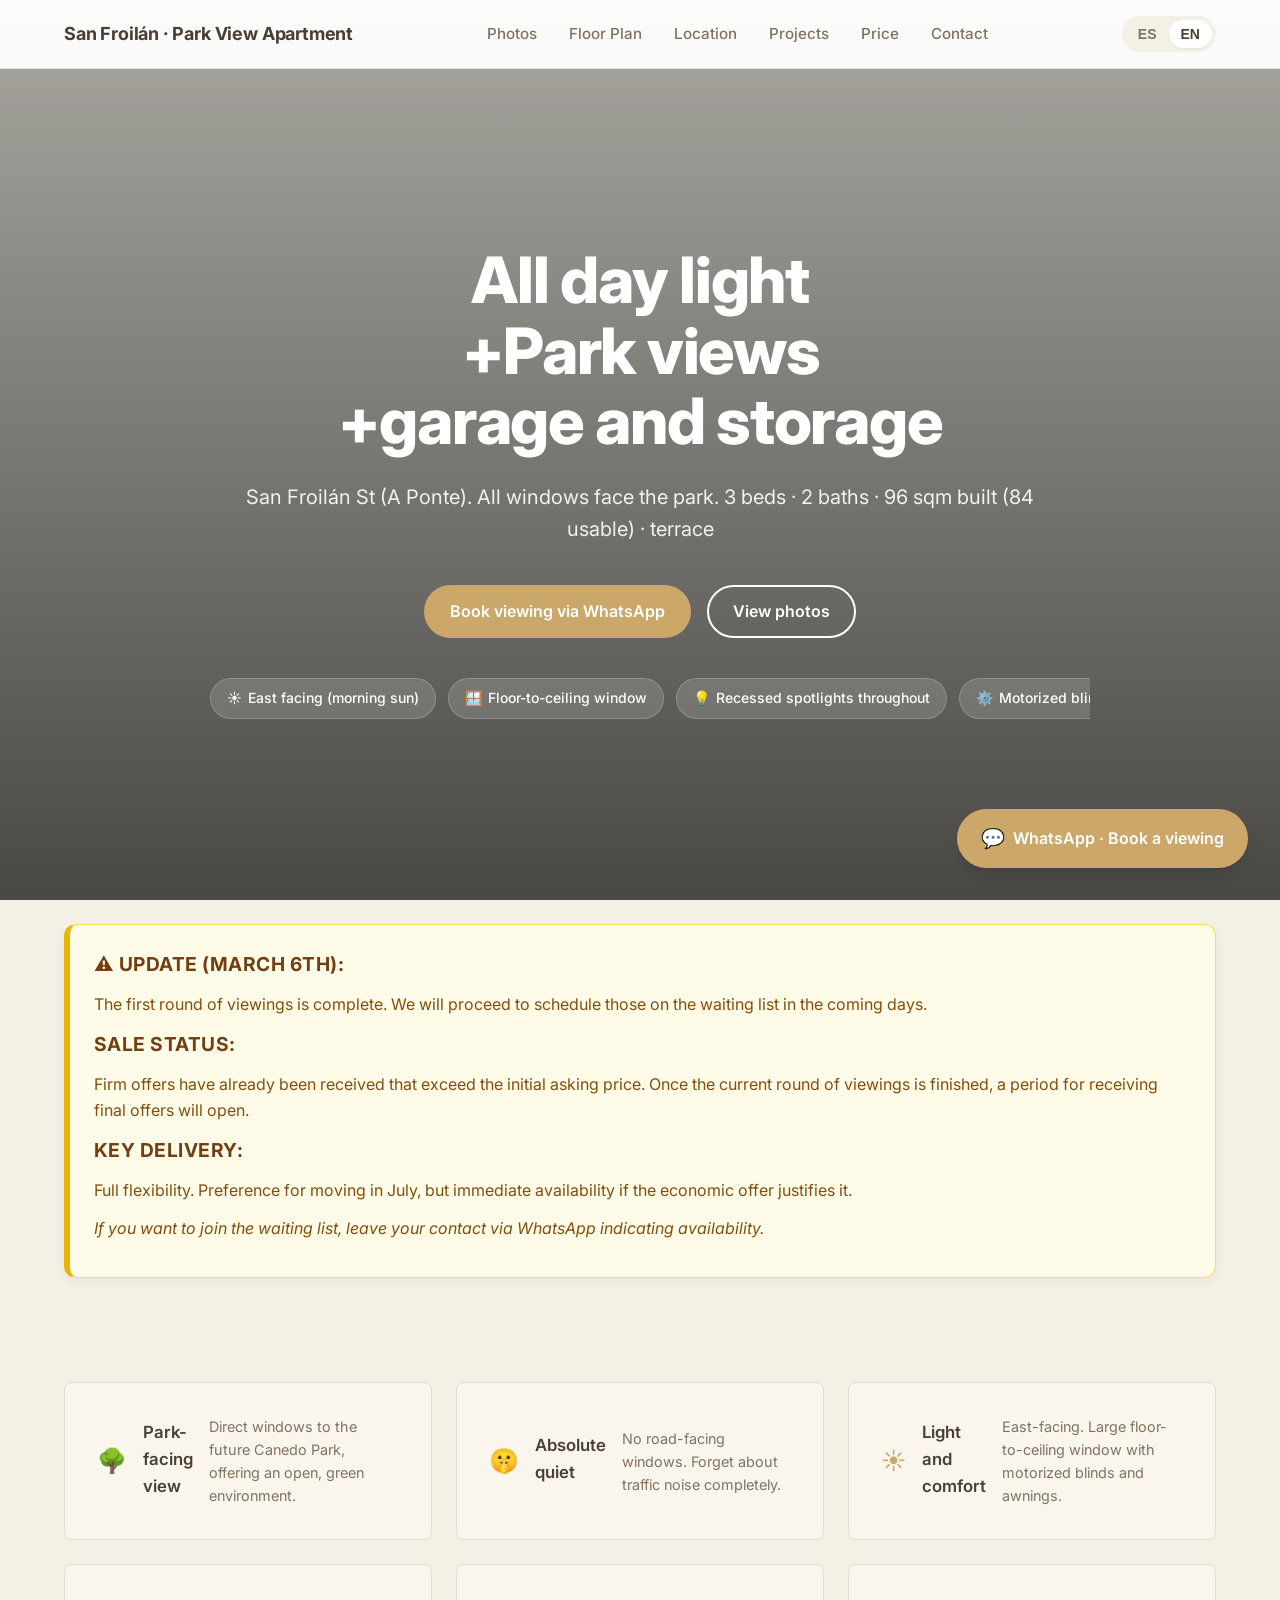
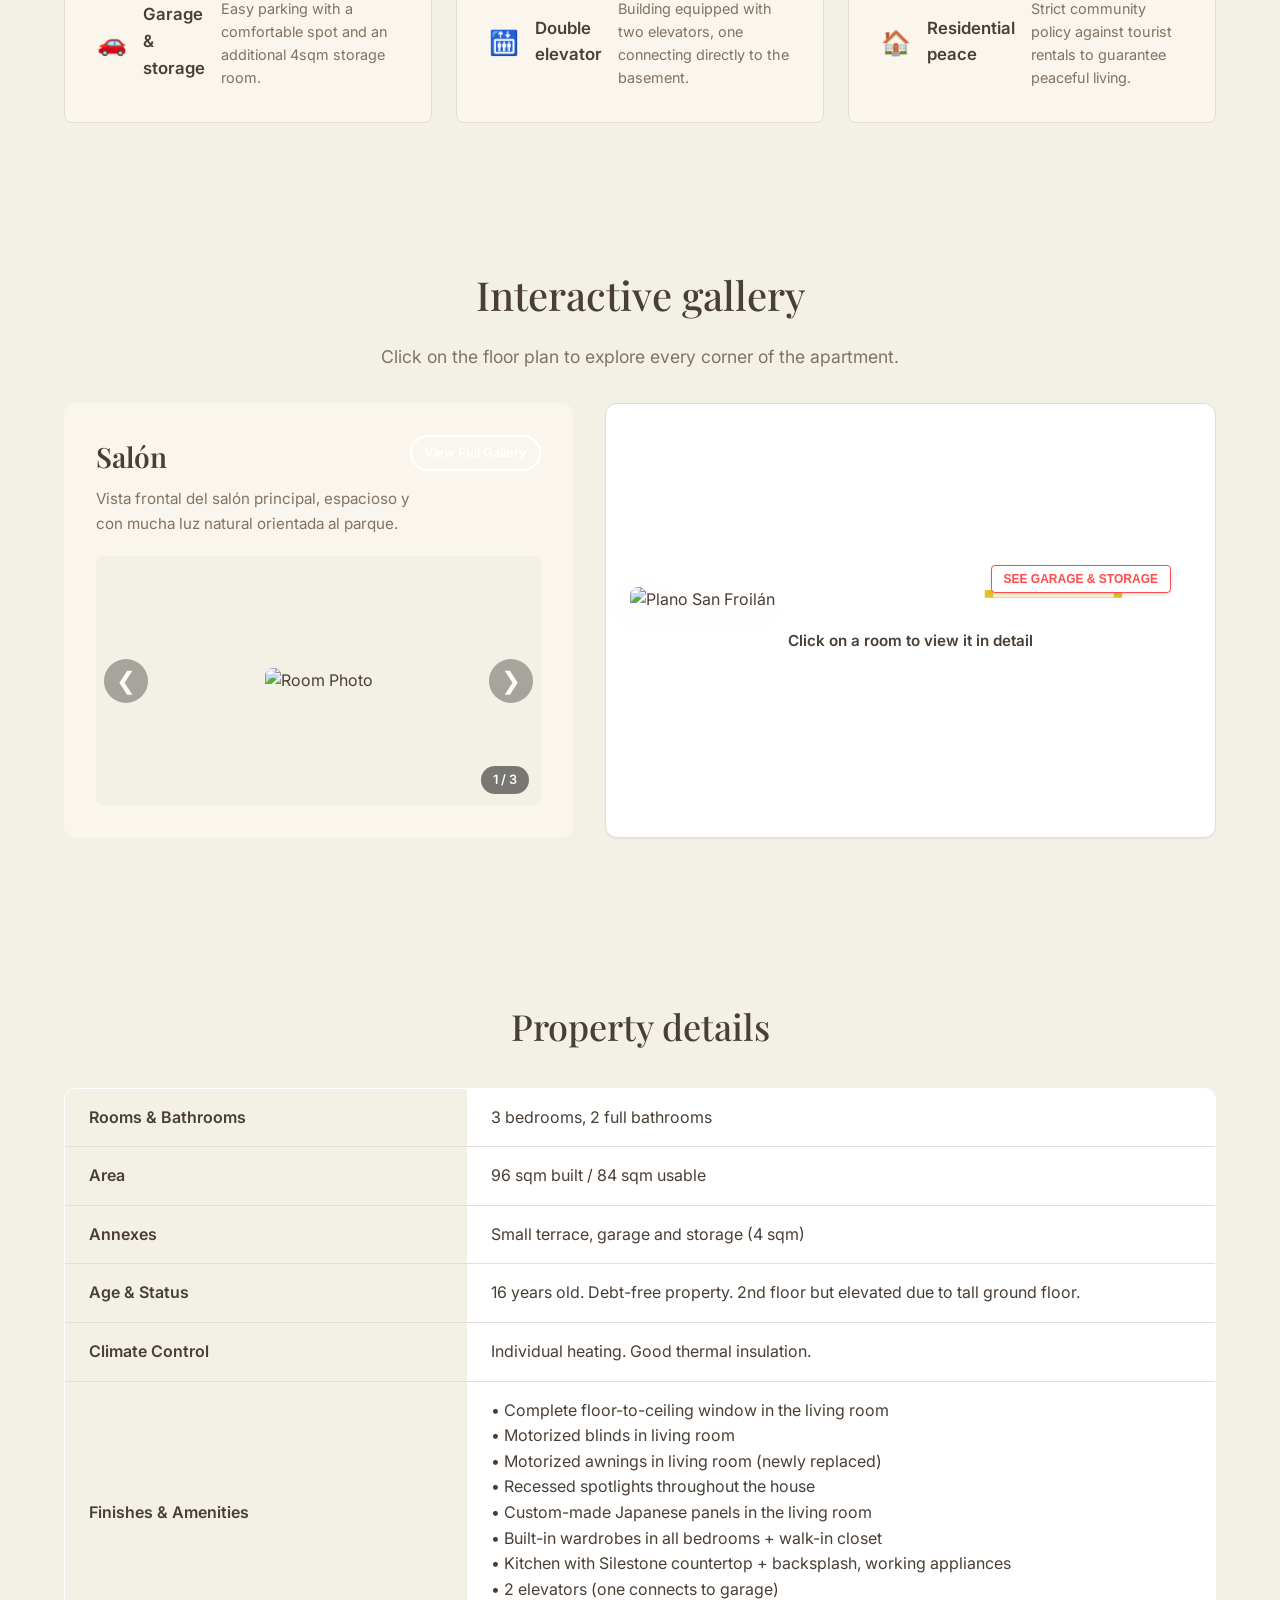
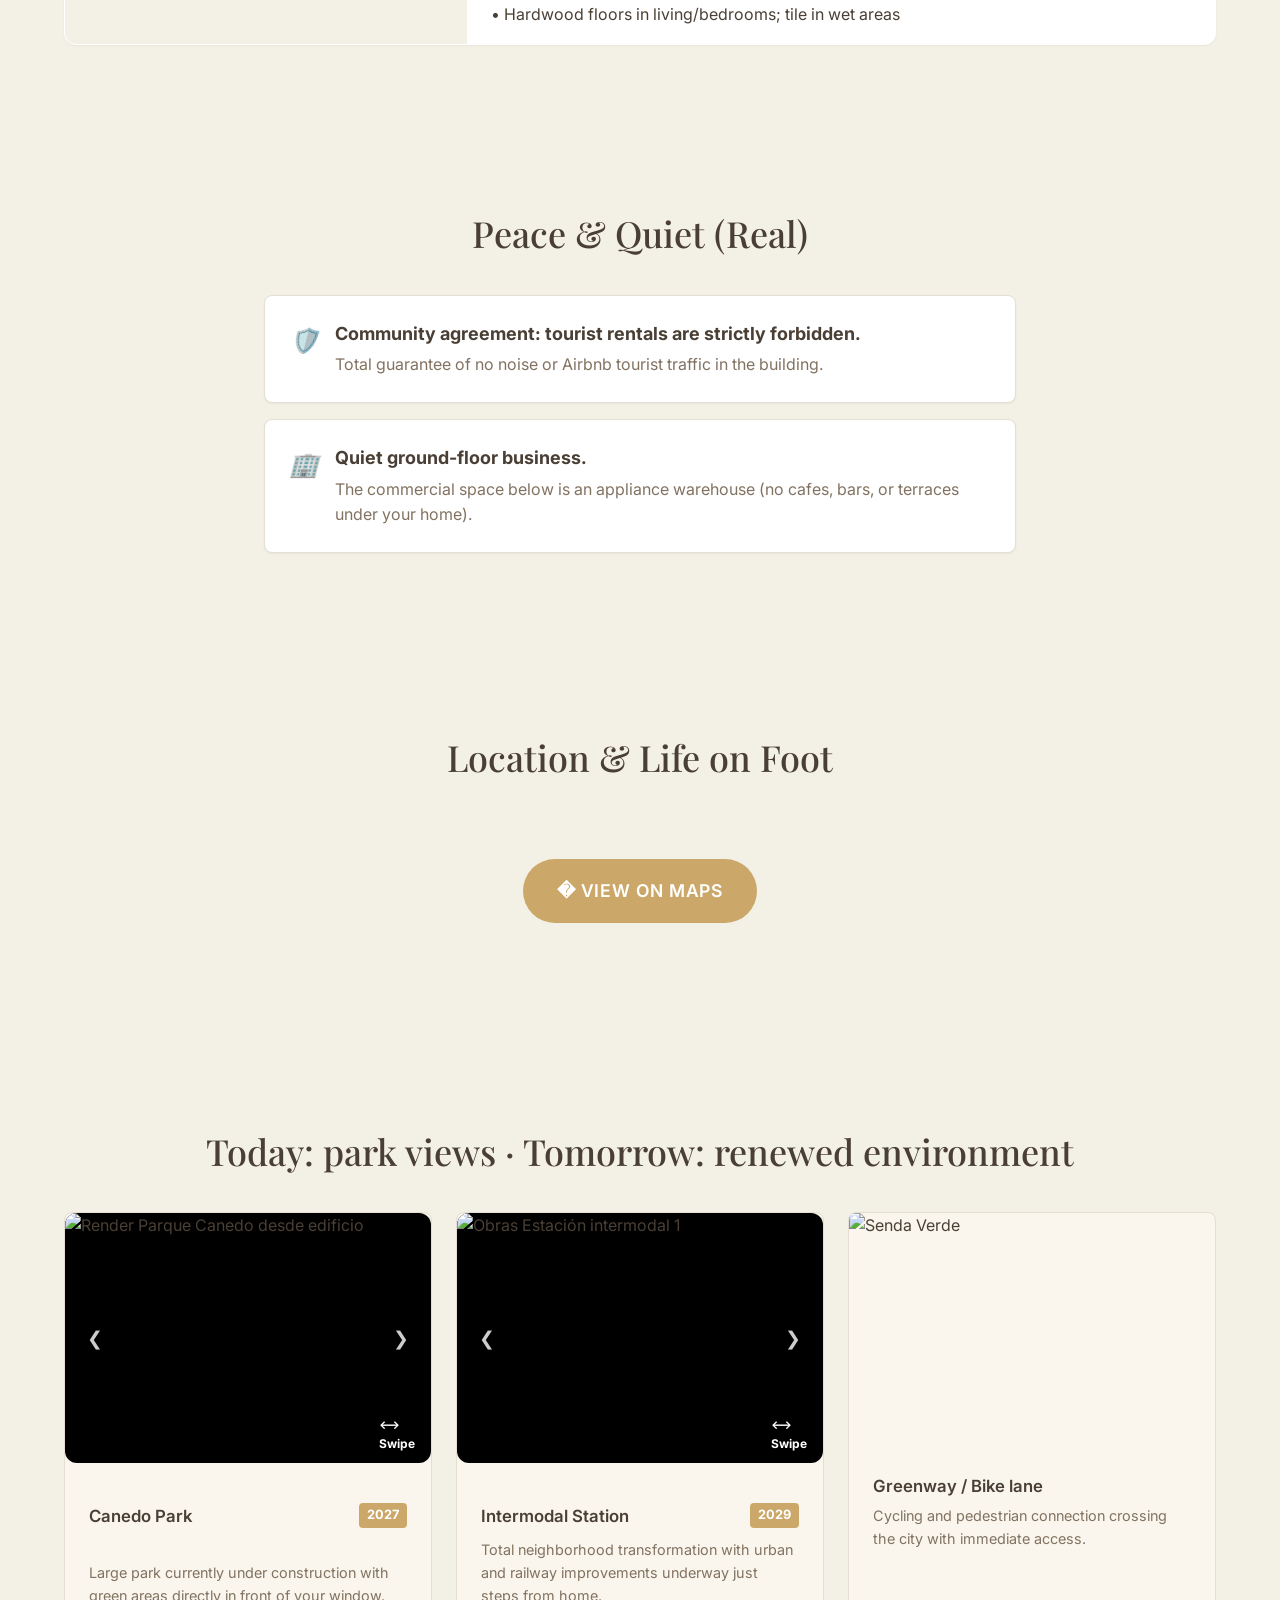
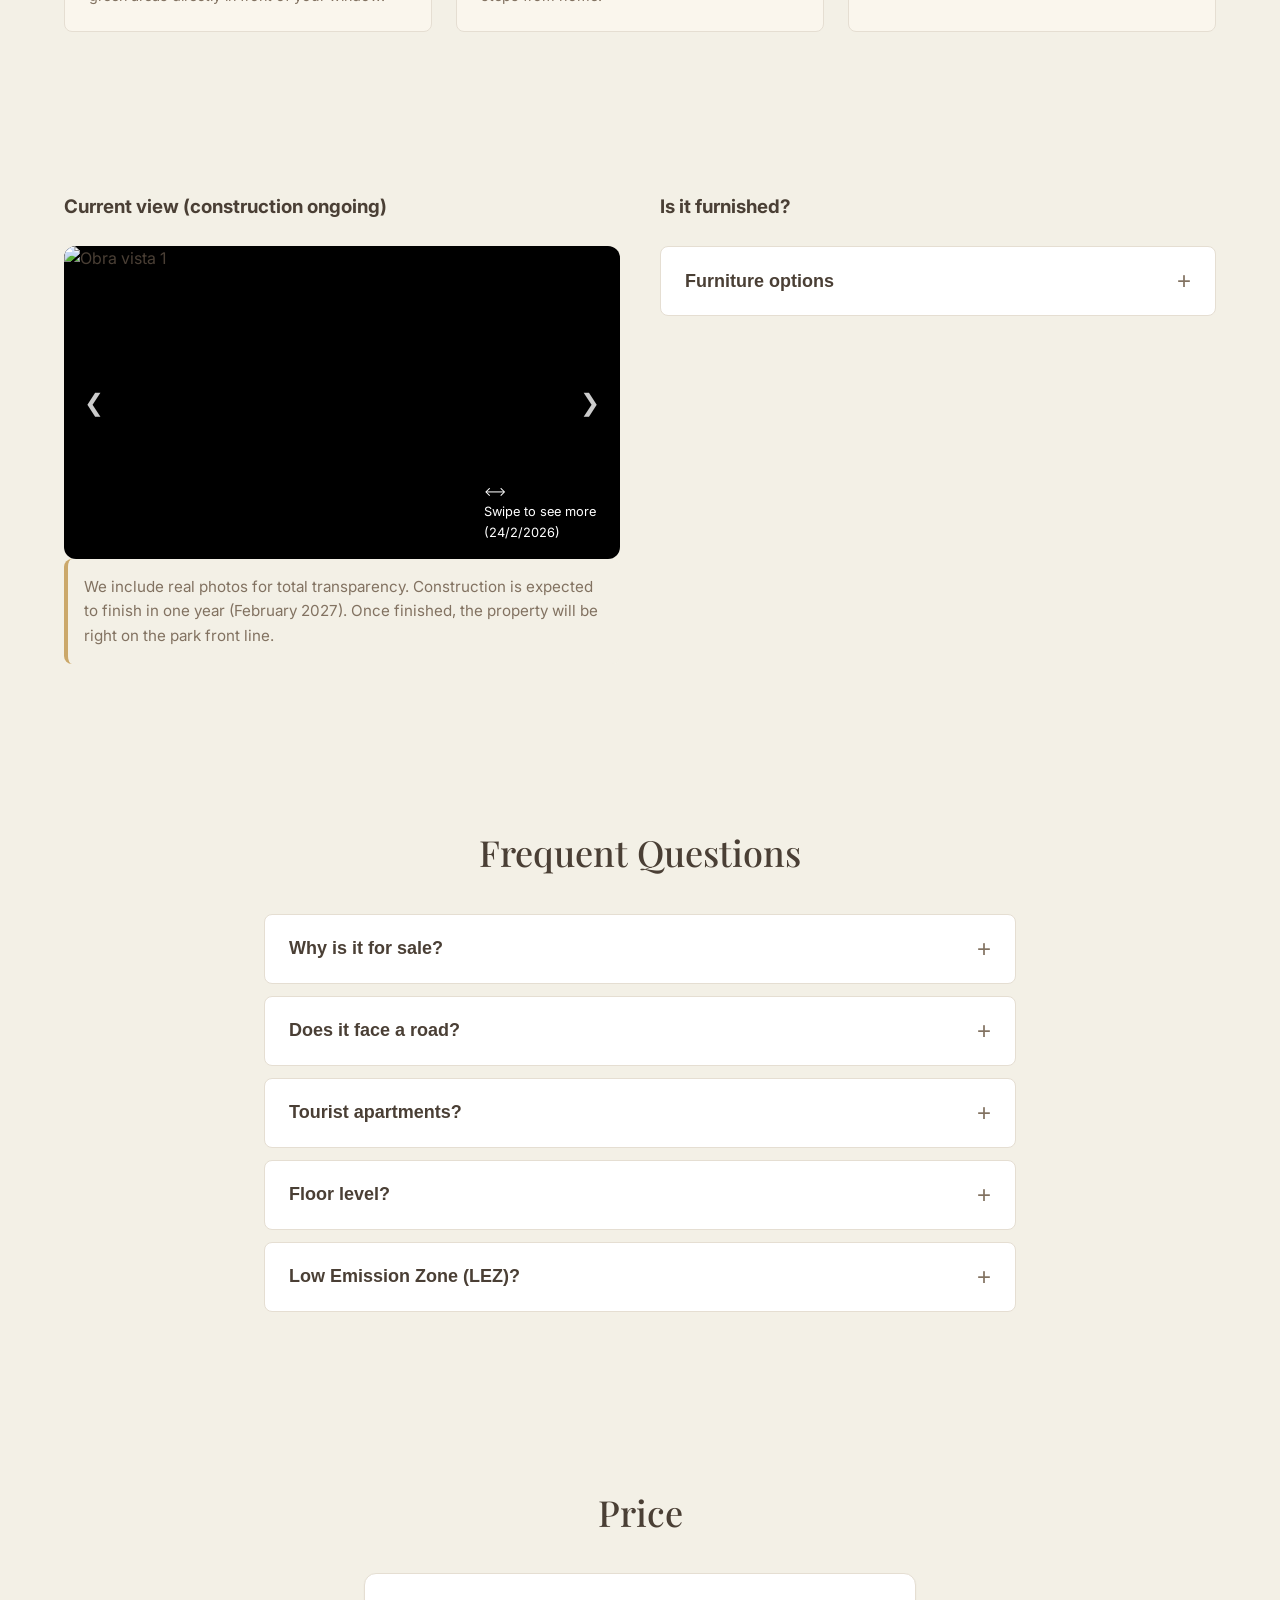
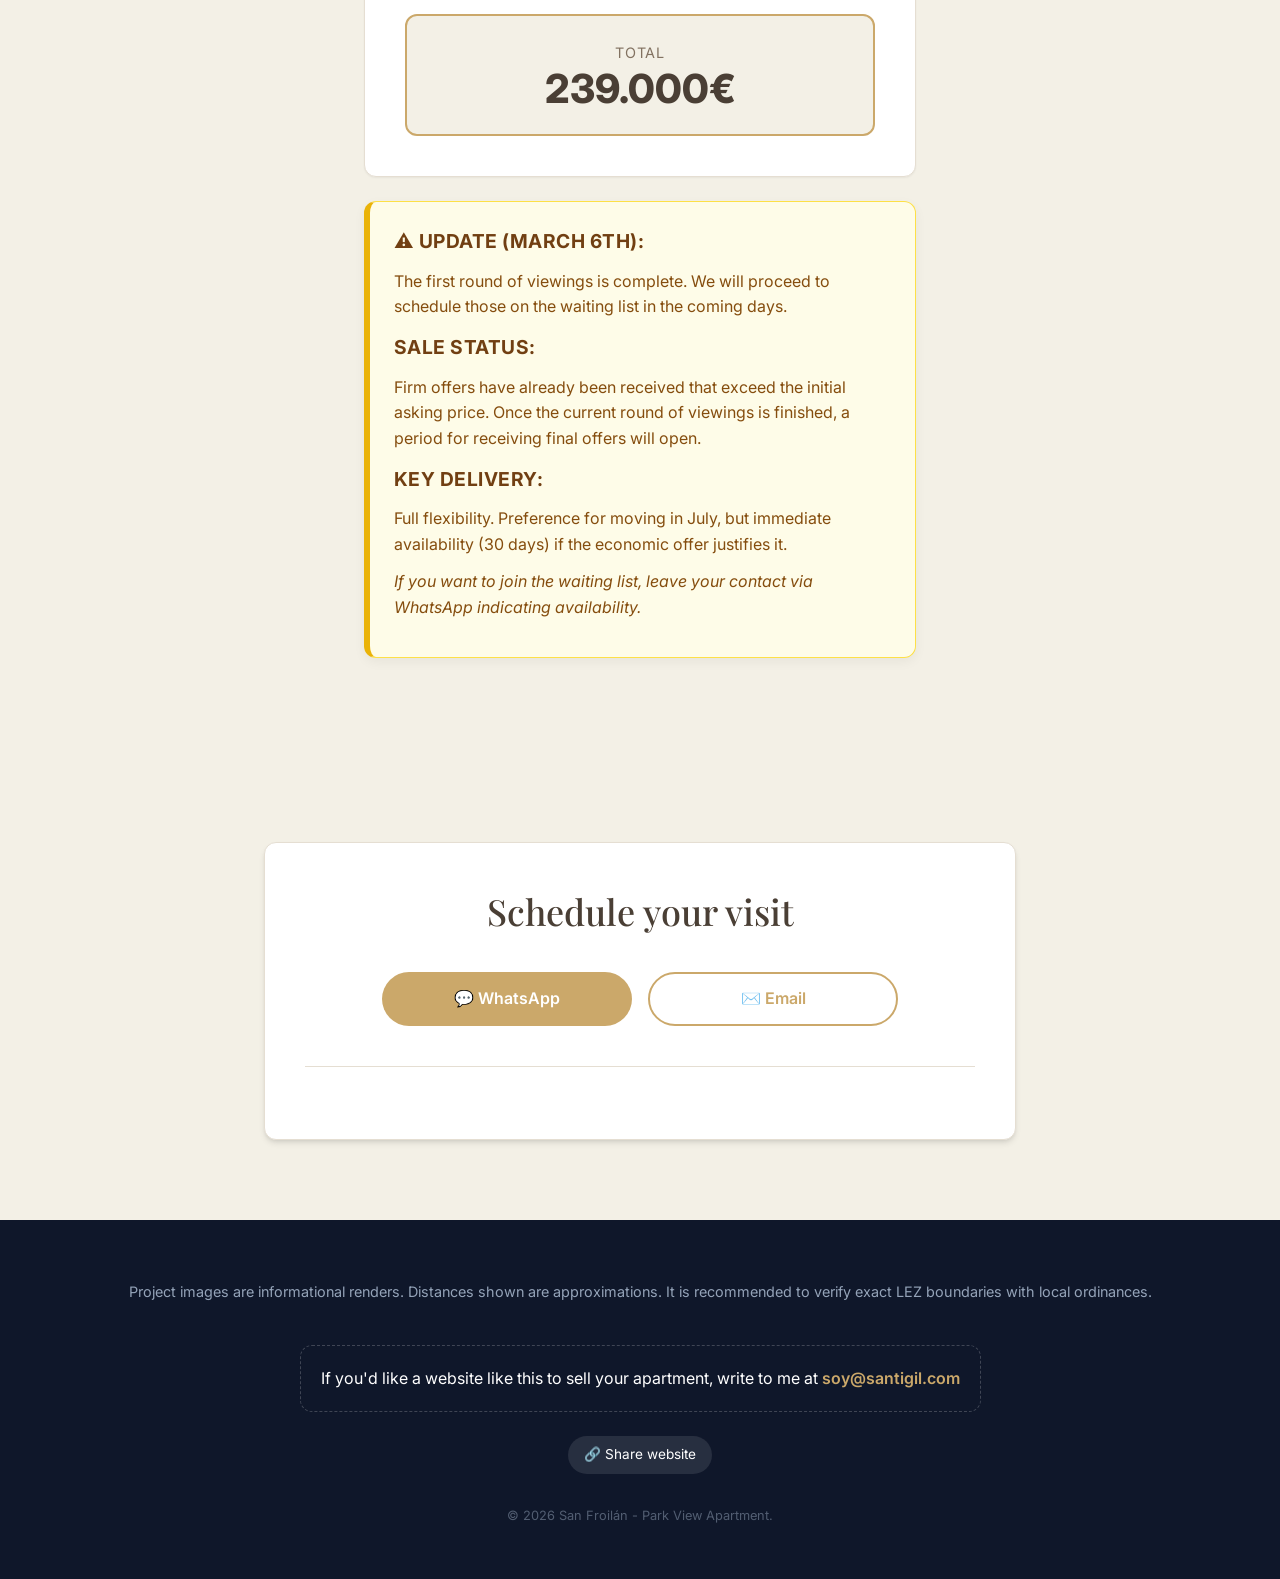
==== commit deb418b9: "subiendo solaina" ====
--- a/index.html
+++ b/index.html
@@ -246,7 +246,7 @@
                     Galería Interactiva</h2>
                 <h2 class="section-title" data-lang="en"
                     style="margin-bottom: 1rem; font-family: 'Playfair Display', serif; font-size: 2.5rem; font-weight: 500;">
-                    Interactive Gallery</h2>
+                    Interactive gallery</h2>
                 <p data-lang="es"
                     style="color: var(--text-muted); font-size: 1.1rem; max-width: 600px; margin: 0 auto;">Haz clic en
                     el plano para explorar cada rincón de la vivienda.</p>
--- a/style.css
+++ b/style.css
@@ -22,6 +22,10 @@
   --transition: all 0.3s ease;
 }
 
+[hidden] {
+  display: none !important;
+}
+
 * {
   box-sizing: border-box;
   margin: 0;
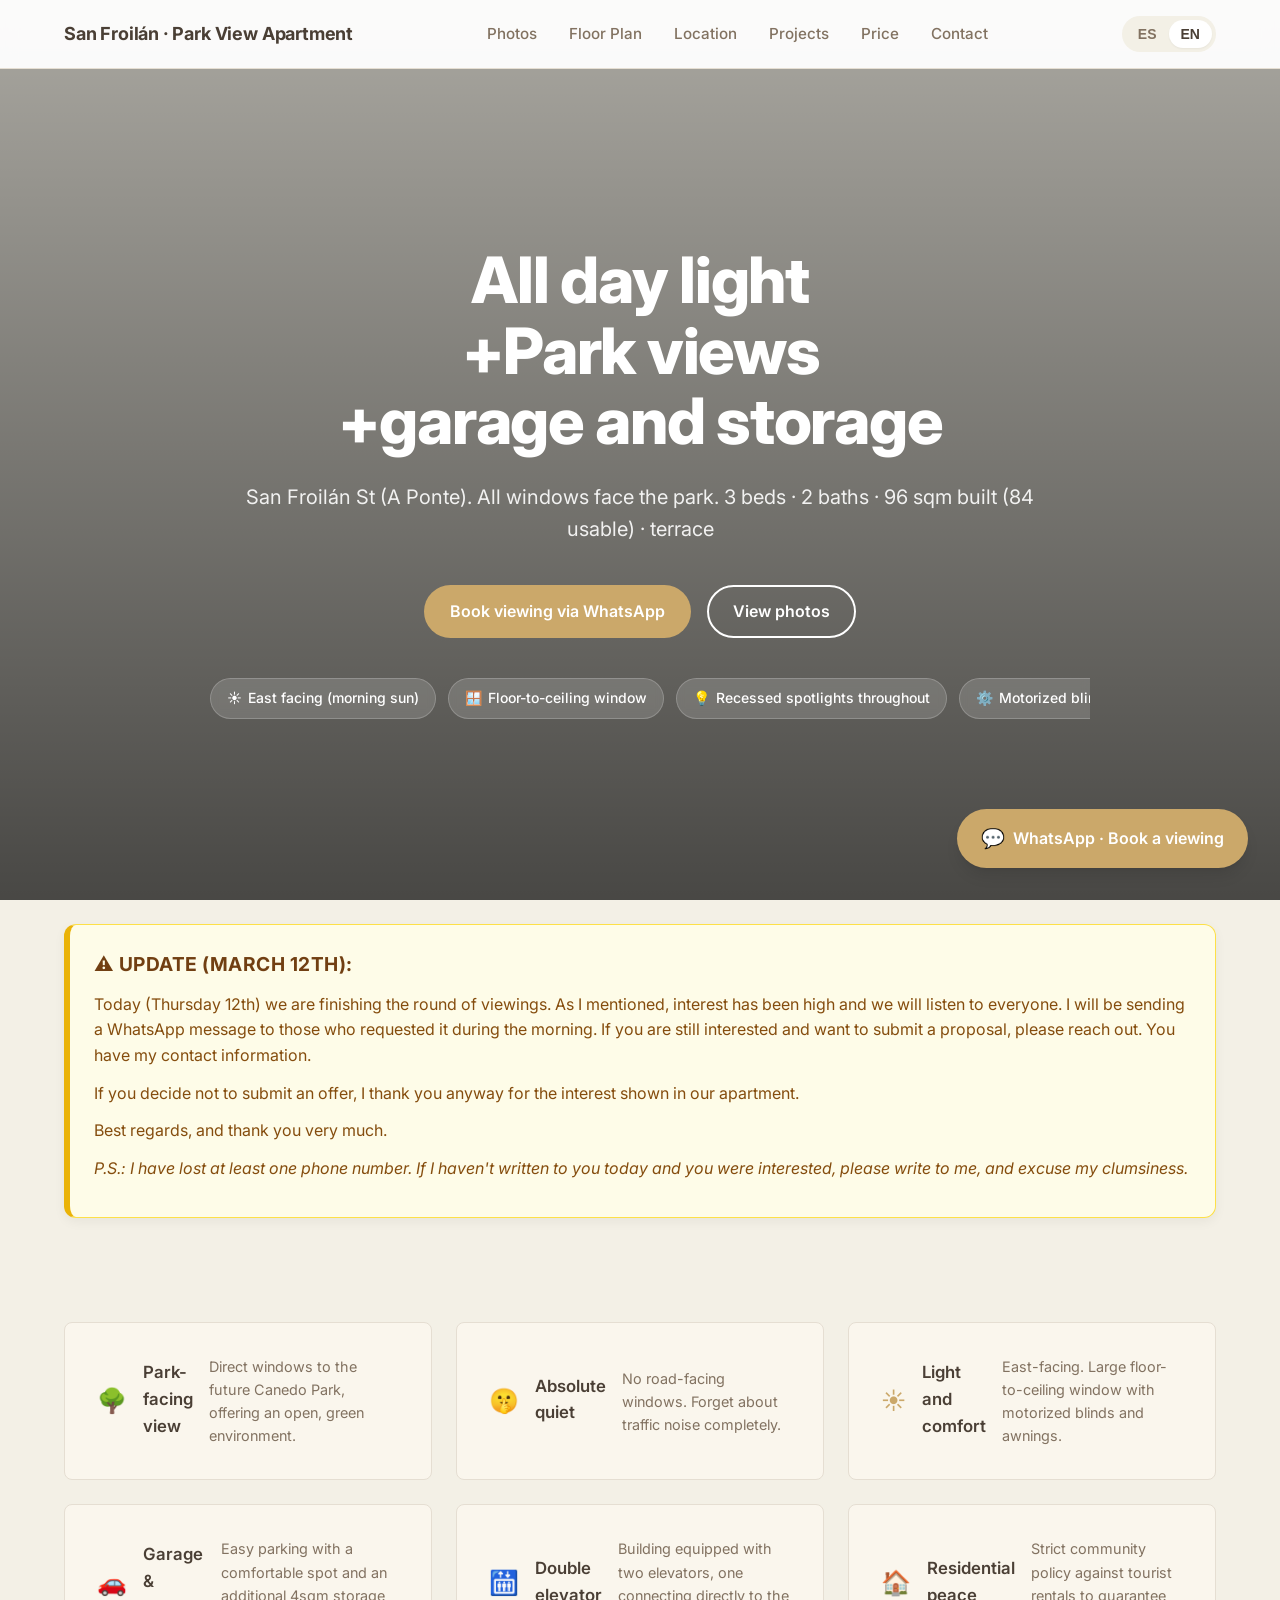
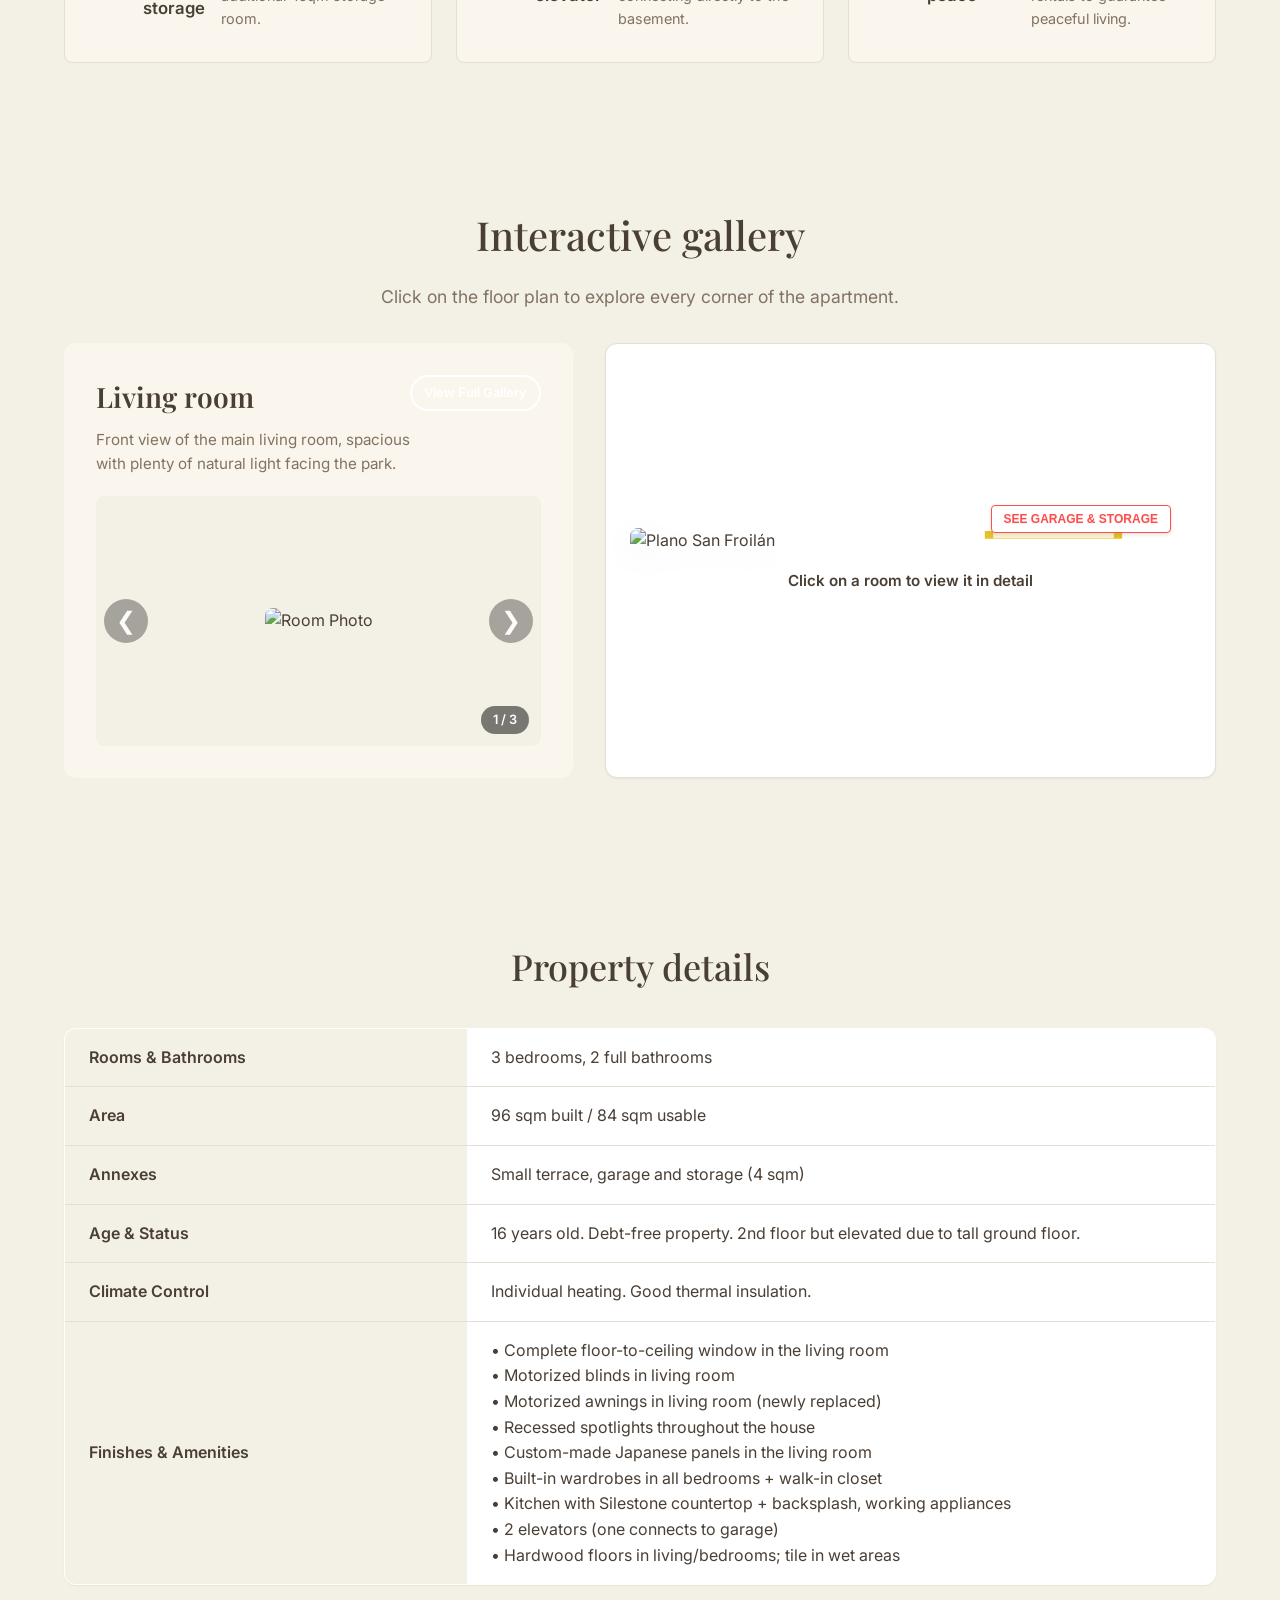
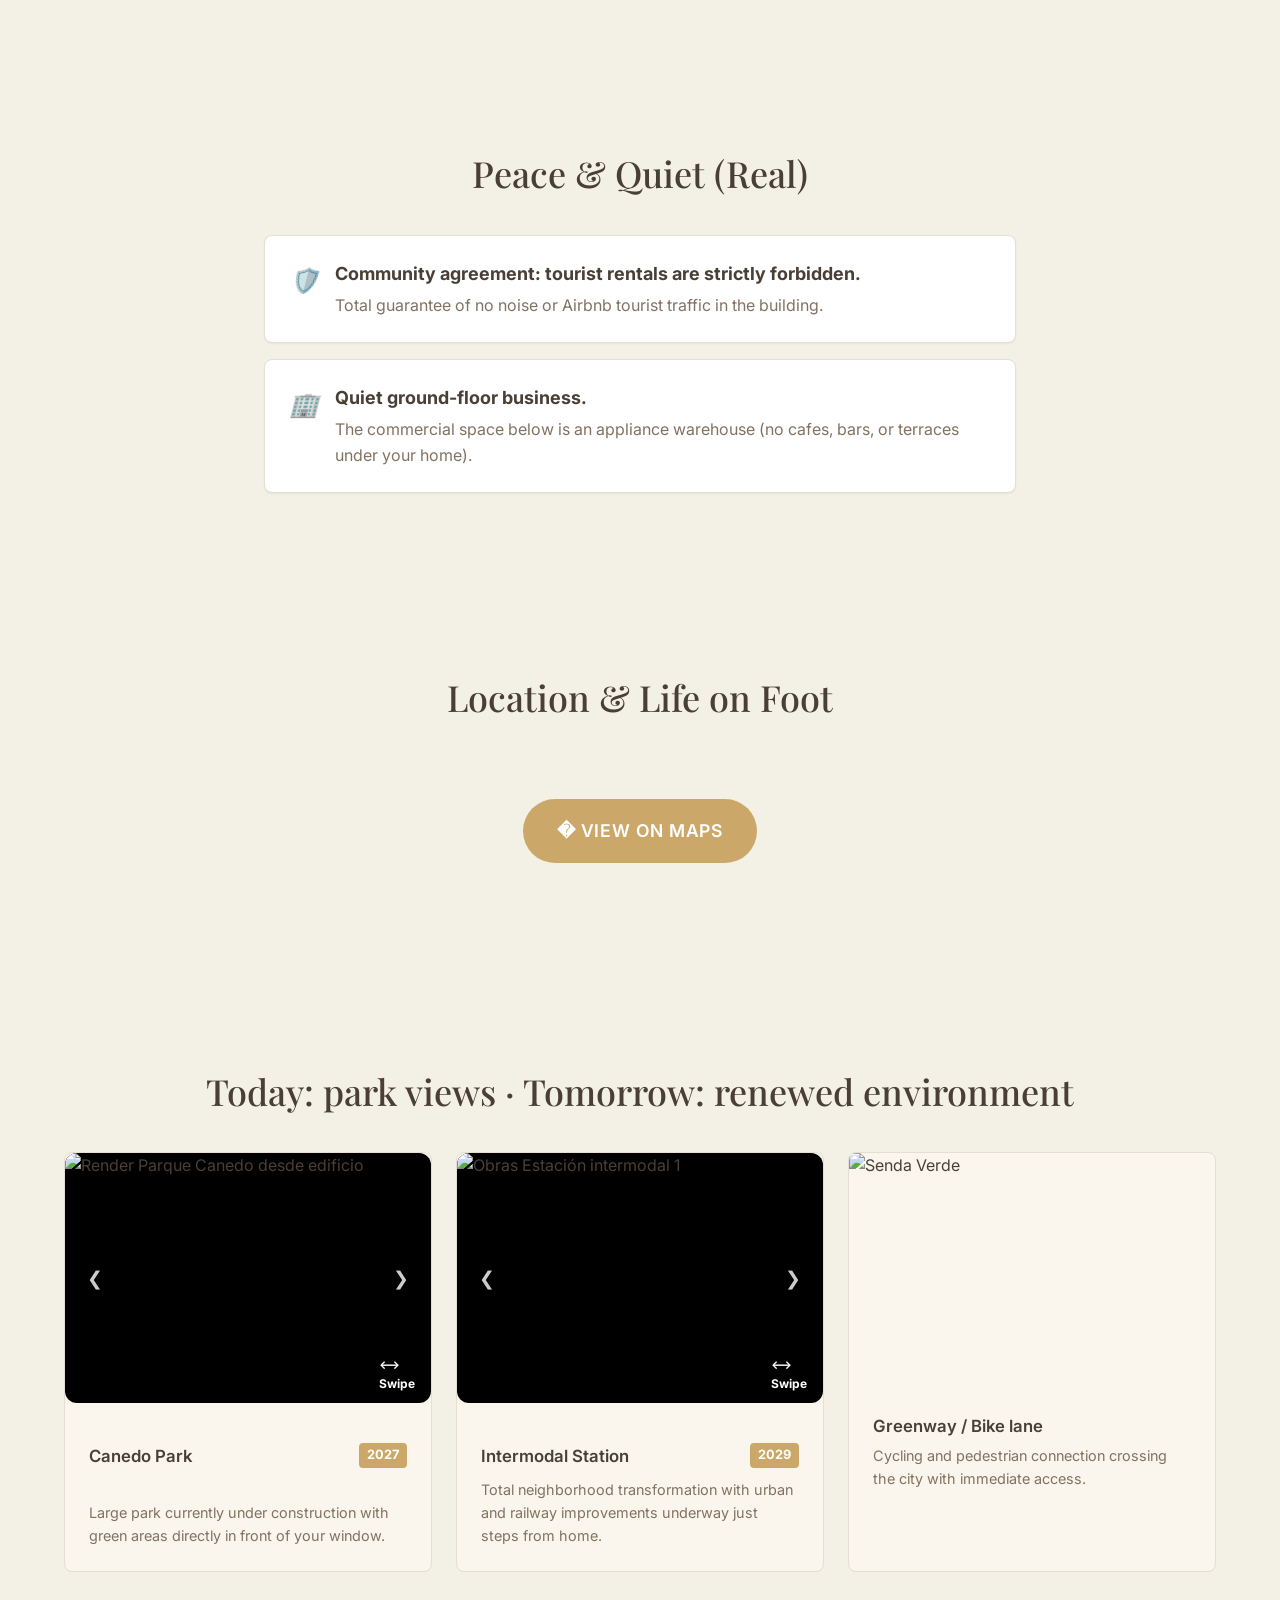
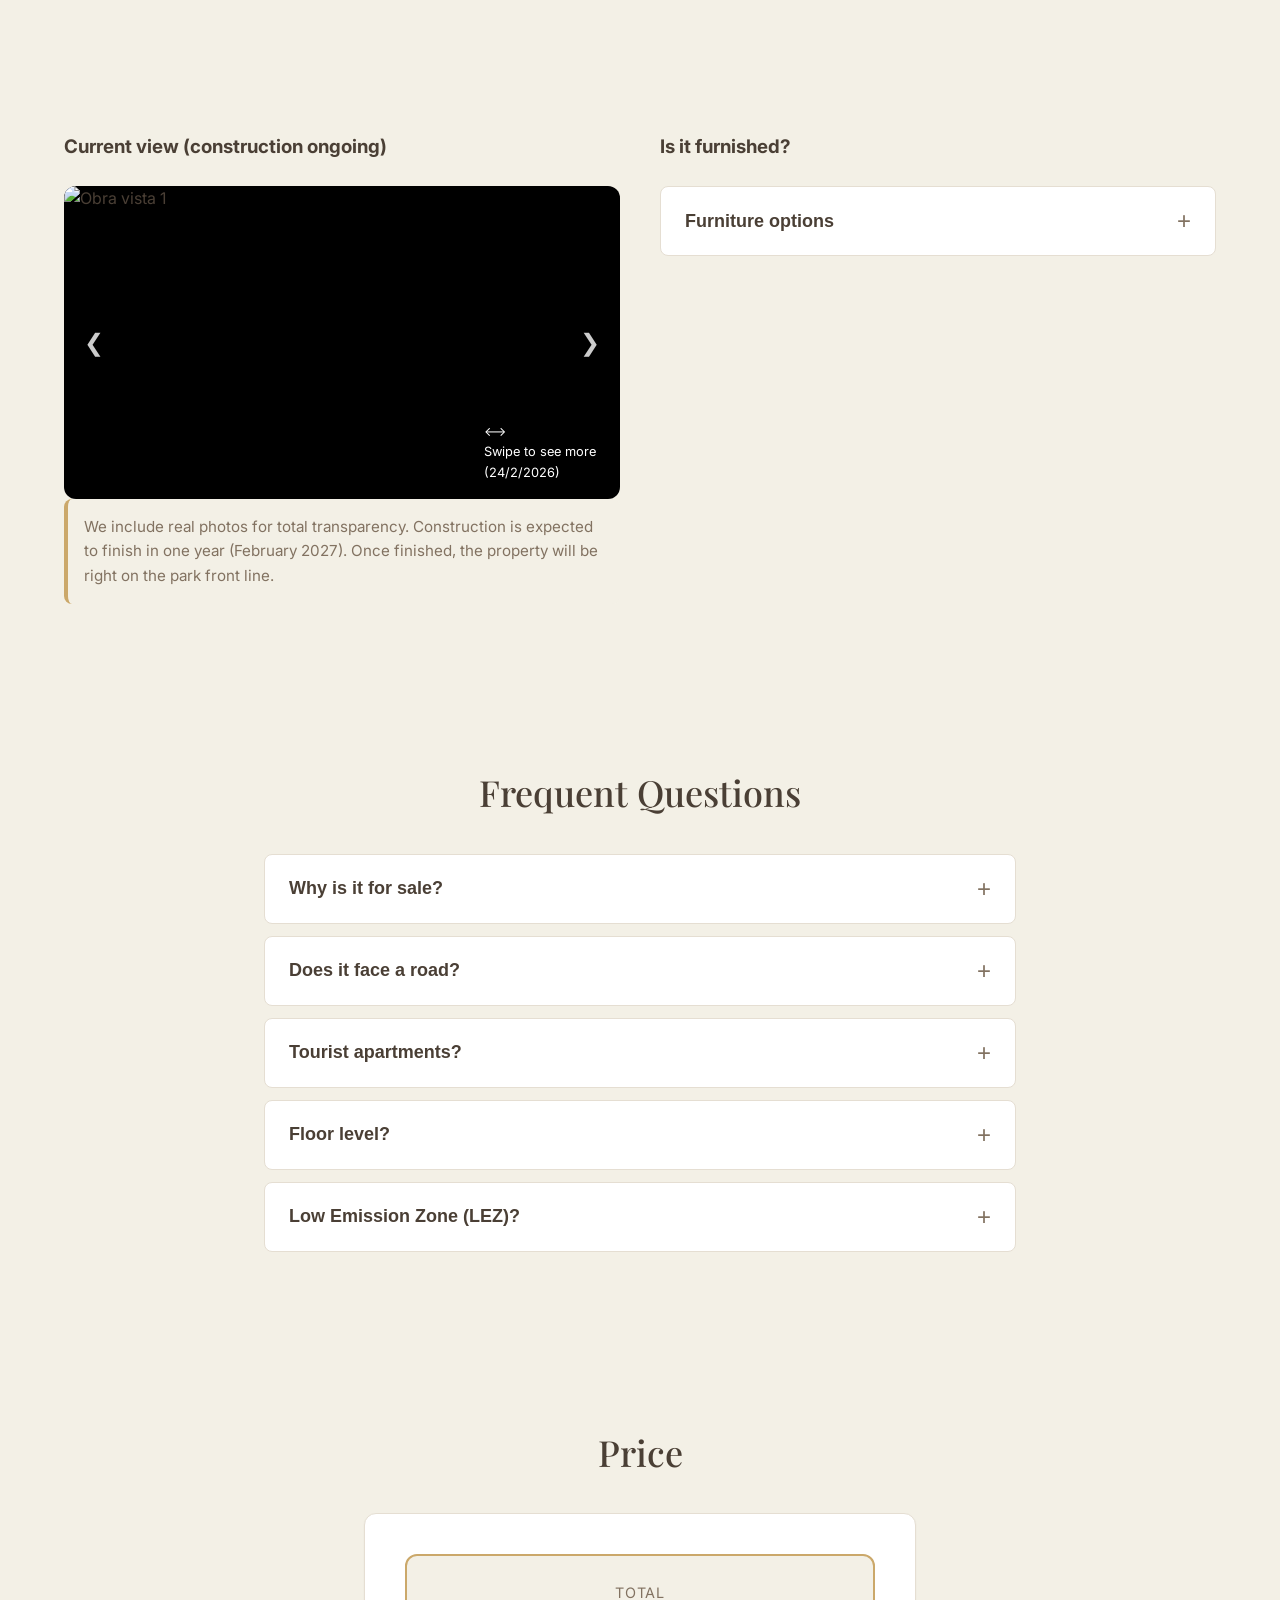
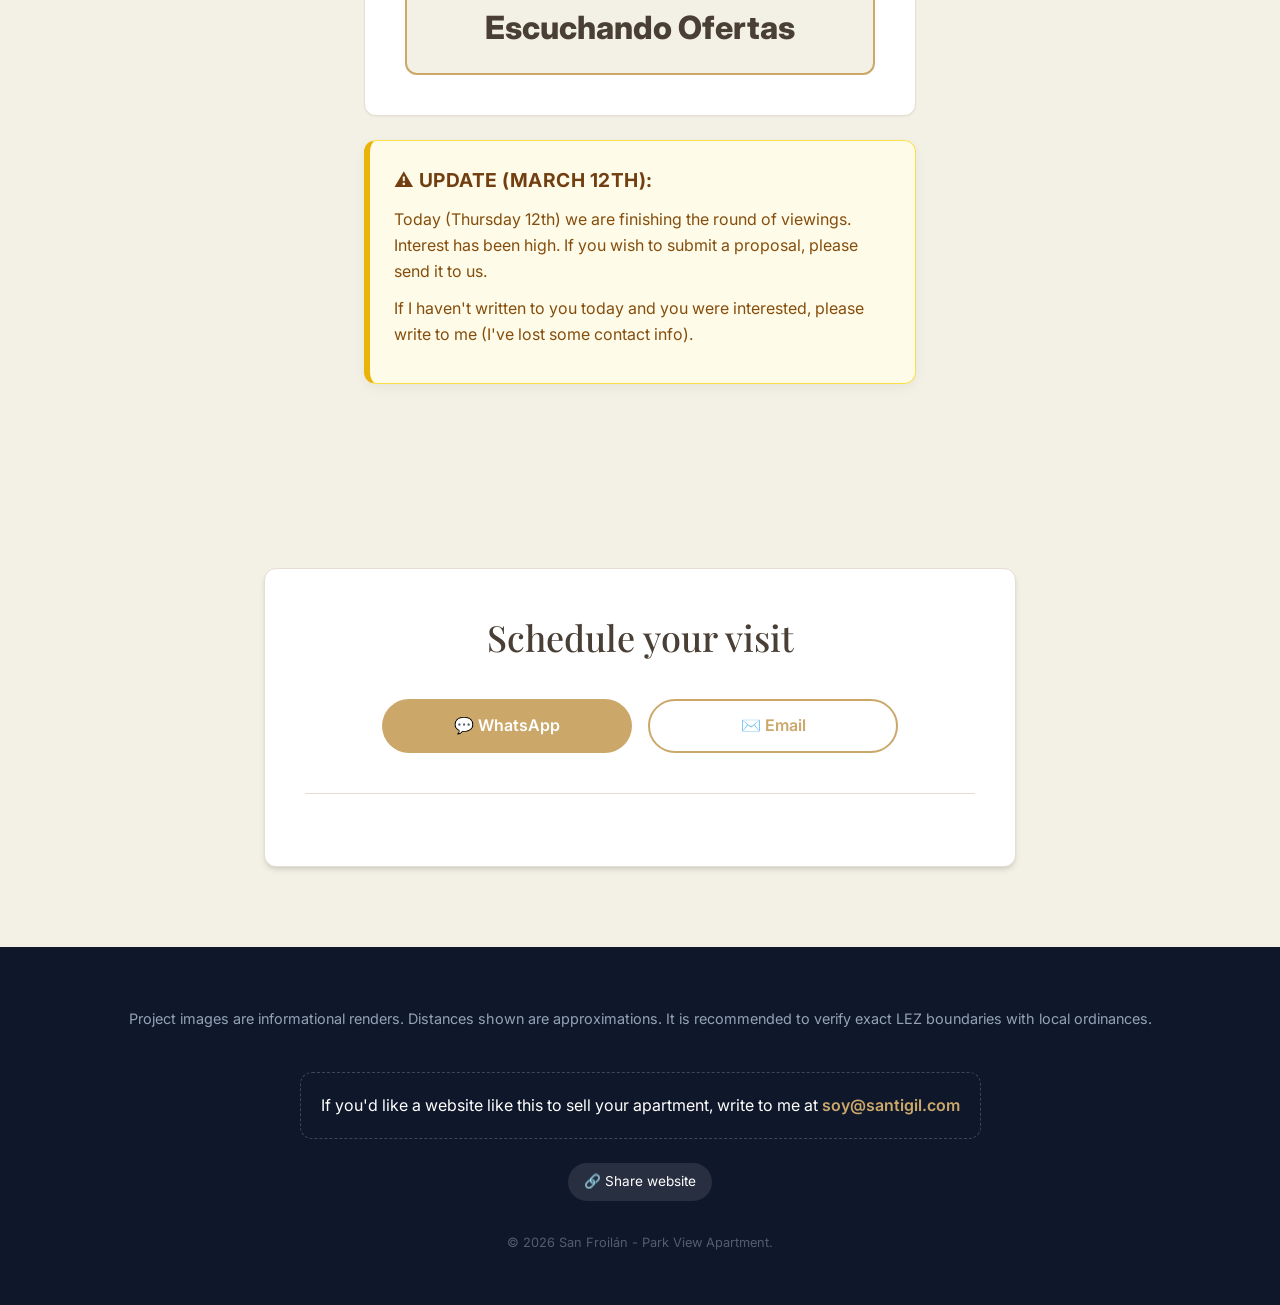
==== commit 8710e5f0: "cambio de avisos" ====
--- a/index.html
+++ b/index.html
@@ -149,29 +149,18 @@
     <!-- Notice below Hero -->
     <div class="container" style="margin-top: 20px; margin-bottom: 20px; position: relative; z-index: 20;">
         <div class="important-notice" data-lang="es">
-            <strong>⚠️ ACTUALIZACIÓN (6 de marzo):</strong>
-            <p>La primera ronda de visitas está completa. Procederemos a citar a los pendientes en los próximos días.
-            </p>
-            <p id="notice-status-es"><strong>ESTADO DE LA VENTA:</strong> Ya se han recibido ofertas en firme que
-                superan el precio inicial de
-                salida. Una vez terminada la ronda actual de visitas, se abrirá un plazo para recibir ofertas finales.
-            </p>
-            <p><strong>ENTREGA DE LLAVES:</strong> Flexibilidad total. Preferencia por mudanza en julio, pero
-                disponibilidad anterior si la oferta económica lo justifica.</p>
-            <p><i>Si quieres entrar en la lista de espera, deja tu contacto por WhatsApp indicando disponibilidad.</i>
-            </p>
+            <strong>⚠️ ACTUALIZACIÓN (12 de marzo):</strong>
+            <p>Hoy (jueves 12) finalizamos la ronda de visitas. Como os comenté, el interés ha sido alto y os escucharemos a todos. Os iré mandando un whastapp a los que me lo habéis pedido durante la mañana. Si seguís interesados y queréis presentar una propuesta, por favor, hacédmela llegar. Tenéis mi contacto.</p>
+            <p>Si decidís no presentar oferta, os agradezco igualmente el interés mostrado en nuestro piso.</p>
+            <p>Un saludo, y muchas gracias.</p>
+            <p><i>P.D.: Hay al menos un teléfono que he perdido. Si no os he escrito hoy y estabais interesados, escribidme vosotros, y disculpad la torpeza.</i></p>
         </div>
         <div class="important-notice" data-lang="en">
-            <strong>⚠️ UPDATE (March 6th):</strong>
-            <p>The first round of viewings is complete. We will proceed to schedule those on the waiting list in the
-                coming days.</p>
-            <p id="notice-status-en"><strong>SALE STATUS:</strong> Firm offers have already been received that exceed
-                the initial asking
-                price. Once the current round of viewings is finished, a period for receiving final offers will open.
-            </p>
-            <p><strong>KEY DELIVERY:</strong> Full flexibility. Preference for moving in July, but immediate
-                availability if the economic offer justifies it.</p>
-            <p><i>If you want to join the waiting list, leave your contact via WhatsApp indicating availability.</i></p>
+            <strong>⚠️ UPDATE (March 12th):</strong>
+            <p>Today (Thursday 12th) we are finishing the round of viewings. As I mentioned, interest has been high and we will listen to everyone. I will be sending a WhatsApp message to those who requested it during the morning. If you are still interested and want to submit a proposal, please reach out. You have my contact information.</p>
+            <p>If you decide not to submit an offer, I thank you anyway for the interest shown in our apartment.</p>
+            <p>Best regards, and thank you very much.</p>
+            <p><i>P.S.: I have lost at least one phone number. If I haven't written to you today and you were interested, please write to me, and excuse my clumsiness.</i></p>
         </div>
     </div>
 
@@ -239,7 +228,7 @@
     <!-- D) FLOOR PLAN -->
     <section id="plano" class="section section-bg-light" style="padding-top: 60px;">
         <div class="container">
-            <!-- Center Aligned Title Matches Reference Image -->
+            <!-- Center Aligned Title Matches Reference Image ---->
             <div style="text-align: center; margin-bottom: 2rem;">
                 <h2 class="section-title" data-lang="es"
                     style="margin-bottom: 1rem; font-family: 'Playfair Display', serif; font-size: 2.5rem; font-weight: 500;">
@@ -782,37 +771,21 @@
                         style="font-size: 0.9rem; text-transform: uppercase; letter-spacing: 0.05em; color: var(--text-muted); margin-bottom: 5px;">
                         Total</div>
                     <div id="precio-total"
-                        style="font-size: 2.5rem; font-weight: 800; color: var(--text-main); line-height: 1;">239.000€
+                        style="font-size: 2rem; font-weight: 800; color: var(--text-main); line-height: 1.2;">Escuchando Ofertas
                     </div>
                 </div>
             </div>
 
             <!-- Price Notice -->
             <div class="important-notice" data-lang="es">
-                <strong>⚠️ ACTUALIZACIÓN (6 de marzo):</strong>
-                <p>La primera ronda de visitas está completa. Procederemos a citar a los pendientes en los próximos
-                    días.</p>
-                <p id="price-notice-status-es"><strong>ESTADO DE LA VENTA:</strong> Ya se han recibido ofertas en firme
-                    que superan el precio
-                    inicial de salida. Una vez terminada la ronda actual de visitas, se abrirá un plazo para recibir
-                    ofertas finales.</p>
-                <p><strong>ENTREGA DE LLAVES:</strong> Flexibilidad total. Preferencia por mudanza en julio, pero
-                    disponibilidad inmediata (30 días) si la oferta económica lo justifica.</p>
-                <p><i>Si quieres entrar en la lista de espera, deja tu contacto por WhatsApp indicando
-                        disponibilidad.</i></p>
+                <strong>⚠️ ACTUALIZACIÓN (12 de marzo):</strong>
+                <p>Hoy (jueves 12) finalizamos la ronda de visitas. El interés ha sido alto. Si quieres presentar una propuesta, por favor, hacédmela llegar.</p>
+                <p>Si no os he escrito hoy y estabais interesados, escribidme vosotros (he perdido algún contacto).</p>
             </div>
             <div class="important-notice" data-lang="en">
-                <strong>⚠️ UPDATE (March 6th):</strong>
-                <p>The first round of viewings is complete. We will proceed to schedule those on the waiting list in the
-                    coming days.</p>
-                <p id="price-notice-status-en"><strong>SALE STATUS:</strong> Firm offers have already been received that
-                    exceed the initial asking
-                    price. Once the current round of viewings is finished, a period for receiving final offers will
-                    open.</p>
-                <p><strong>KEY DELIVERY:</strong> Full flexibility. Preference for moving in July, but immediate
-                    availability (30 days) if the economic offer justifies it.</p>
-                <p><i>If you want to join the waiting list, leave your contact via WhatsApp indicating availability.</i>
-                </p>
+                <strong>⚠️ UPDATE (March 12th):</strong>
+                <p>Today (Thursday 12th) we are finishing the round of viewings. Interest has been high. If you wish to submit a proposal, please send it to us.</p>
+                <p>If I haven't written to you today and you were interested, please write to me (I've lost some contact info).</p>
             </div>
         </div>
     </section>
@@ -825,7 +798,7 @@
                 <h2 class="section-title" style="margin-bottom: 32px;" data-lang="en">Schedule your visit</h2>
 
                 <div style="display: flex; gap: 16px; margin-bottom: 40px; justify-content: center;">
-                    <a href="https://wa.me/34000000000" id="wa-contacto" class="btn btn-primary"
+                    <a href="https://wa.me/34661215327" id="wa-contacto" class="btn btn-primary"
                         style="width: 100%; max-width: 250px;" target="_blank">
                         💬 WhatsApp
                     </a>
@@ -885,7 +858,7 @@
         <div id="lightbox-caption"></div>
     </div>
 
-    <script src="script.js"></script>
+    <script src="script.js?v=1.1"></script>
 </body>
 
 </html>
